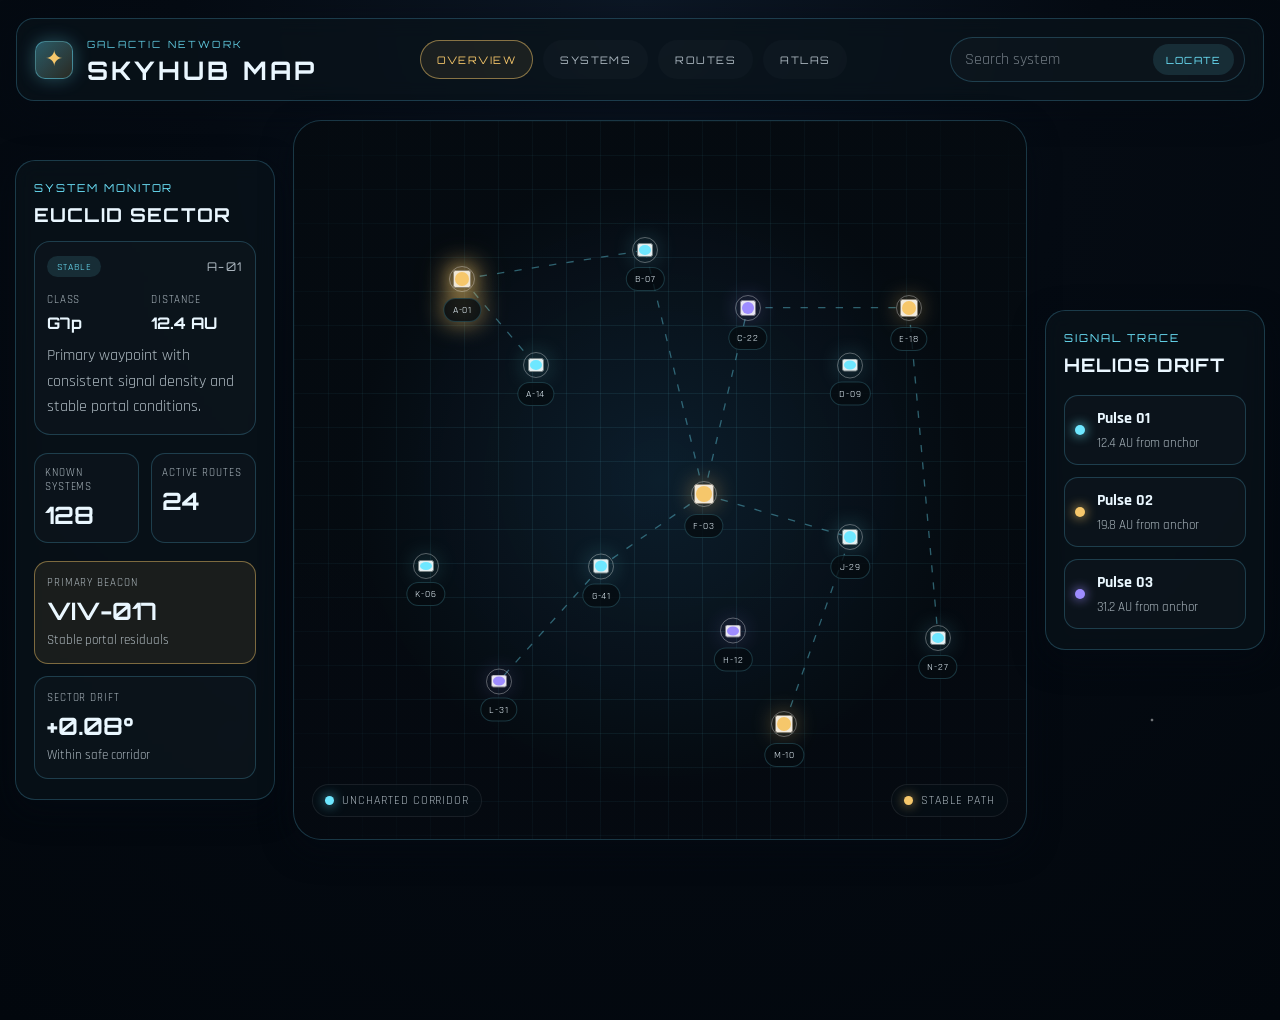
==== index.html @ 9d004704 "Deploy updated galactic map" ====
<!DOCTYPE html>
<html lang="zh-Hant">
  <head>
    <meta charset="UTF-8" />
    <meta name="viewport" content="width=device-width, initial-scale=1.0" />
    <title>Galactic Map</title>
    <meta
      name="description"
      content="Futuristic galaxy map landing page concept inspired by cosmic exploration interfaces."
    />
    <link rel="preconnect" href="https://fonts.googleapis.com" />
    <link rel="preconnect" href="https://fonts.gstatic.com" crossorigin />
    <link
      href="https://fonts.googleapis.com/css2?family=Orbitron:wght@400;500;600;700;800&family=Rajdhani:wght@400;500;600;700&display=swap"
      rel="stylesheet"
    />
    <link rel="stylesheet" href="styles.css" />
  </head>
  <body>
    <div class="stars stars-back"></div>
    <div class="stars stars-front"></div>

    <header class="topbar panel">
      <div class="brand-block">
        <div class="brand-mark">✦</div>
        <div>
          <div class="eyebrow">Galactic Network</div>
          <h1>SkyHub Map</h1>
        </div>
      </div>

      <nav class="toolbar" aria-label="Primary navigation">
        <button class="tool-btn active" type="button" data-mode="overview">Overview</button>
        <button class="tool-btn" type="button" data-mode="systems">Systems</button>
        <button class="tool-btn" type="button" data-mode="routes">Routes</button>
        <button class="tool-btn" type="button" data-mode="atlas">Atlas</button>
      </nav>

      <div class="search-box" role="search">
        <input id="system-search" type="text" placeholder="Search system" aria-label="Search a system" />
        <button id="search-button" type="button">Locate</button>
      </div>
    </header>

    <main class="map-shell" aria-label="Galactic map interface">
      <aside class="info-panel panel">
        <p class="panel-kicker">System Monitor</p>
        <h2 id="sector-name">Euclid Sector</h2>

        <div id="detail-card" class="detail-card">
          <div class="detail-heading">
            <span class="detail-badge" id="system-status">Stable</span>
            <span class="detail-id" id="system-id">A-01</span>
          </div>

          <div class="detail-meta">
            <div>
              <span>Class</span>
              <strong id="system-class">G7p</strong>
            </div>
            <div>
              <span>Distance</span>
              <strong id="system-distance">12.4 AU</strong>
            </div>
          </div>

          <p id="system-description">
            Primary waypoint with consistent signal density and stable portal conditions.
          </p>
        </div>

        <div class="stat-row">
          <div>
            <span>Known Systems</span>
            <strong id="known-systems">128</strong>
          </div>
          <div>
            <span>Active Routes</span>
            <strong id="active-routes">24</strong>
          </div>
        </div>

        <div class="mini-card accent">
          <span class="label">Primary Beacon</span>
          <strong id="primary-beacon">VIV-017</strong>
          <small id="beacon-note">Stable portal residuals</small>
        </div>

        <div class="mini-card">
          <span class="label">Sector Drift</span>
          <strong id="sector-drift">+0.08°</strong>
          <small id="drift-note">Within safe corridor</small>
        </div>
      </aside>

      <section class="map-panel panel" aria-label="Galactic map visualization">
        <div class="map-grid"></div>
        <svg id="route-layer" class="route-layer" viewBox="0 0 100 100" preserveAspectRatio="none" aria-hidden="true"></svg>
        <div id="system-layer" class="system-layer" aria-live="polite"></div>

        <div class="map-overlay map-overlay-left">
          <span class="dot cyan"></span>
          Uncharted corridor
        </div>
        <div class="map-overlay map-overlay-right">
          <span class="dot gold"></span>
          Stable path
        </div>
      </section>

      <aside class="detail-panel panel">
        <p class="panel-kicker">Signal Trace</p>
        <h3>Helios Drift</h3>

        <div class="signal-list">
          <div class="signal-item">
            <span class="signal-dot cyan"></span>
            <div>
              <strong>Pulse 01</strong>
              <small>12.4 AU from anchor</small>
            </div>
          </div>
          <div class="signal-item">
            <span class="signal-dot gold"></span>
            <div>
              <strong>Pulse 02</strong>
              <small>19.8 AU from anchor</small>
            </div>
          </div>
          <div class="signal-item">
            <span class="signal-dot violet"></span>
            <div>
              <strong>Pulse 03</strong>
              <small>31.2 AU from anchor</small>
            </div>
          </div>
        </div>
      </aside>
    </main>

    <script src="script.js"></script>
  </body>
</html>
---- styles.css ----
:root {
 --bg: #02070d;
 --bg-soft: #071521;
 --panel: rgba(10, 20, 29, 0.7);
 --panel-strong: rgba(13, 23, 34, 0.92);
 --line: rgba(103, 214, 255, 0.22);
 --line-soft: rgba(255, 255, 255, 0.08);
 --text: #eaf7ff;
 --text-dim: rgba(234, 247, 255, 0.72);
 --gold: #f6c76b;
 --gold-soft: rgba(246, 199, 107, 0.25);
 --cyan: #6ee7ff;
 --cyan-soft: rgba(110, 231, 255, 0.18);
 --violet: #9e8cff;
 --shadow: rgba(4, 10, 18, 0.7);
}

* {
 box-sizing: border-box;
}

html,
body {
 margin: 0;
 min-height: 100%;
 background: radial-gradient(circle at top, #0c1725 0%, #050b13 38%, #02070d 100%);
 color: var(--text);
 font-family: 'Rajdhani', Arial, sans-serif;
}

body {
 position: relative;
 overflow: hidden;
 min-height: 100vh;
}

button {
 font: inherit;
}

.stars {
 position: fixed;
 inset: 0;
 pointer-events: none;
 z-index: 0;
}

.stars-back {
 background-image:
   radial-gradient(2px 2px at 10% 20%, rgba(255, 255, 255, 0.9), transparent),
   radial-gradient(1.5px 1.5px at 25% 15%, rgba(110, 231, 255, 0.8), transparent),
   radial-gradient(2px 2px at 60% 30%, rgba(255, 255, 255, 0.8), transparent),
   radial-gradient(1.5px 1.5px at 72% 18%, rgba(246, 199, 107, 0.8), transparent),
   radial-gradient(2px 2px at 78% 54%, rgba(255, 255, 255, 0.9), transparent),
   radial-gradient(1.5px 1.5px at 35% 70%, rgba(110, 231, 255, 0.9), transparent),
   radial-gradient(1.8px 1.8px at 90% 80%, rgba(255, 255, 255, 0.8), transparent),
   radial-gradient(2px 2px at 18% 82%, rgba(255, 255, 255, 0.8), transparent);
 opacity: 0.9;
}

.stars-front {
 background-image:
   radial-gradient(1px 1px at 12% 34%, rgba(255, 255, 255, 0.7), transparent),
   radial-gradient(1.2px 1.2px at 46% 45%, rgba(110, 231, 255, 0.7), transparent),
   radial-gradient(1px 1px at 70% 38%, rgba(255, 255, 255, 0.7), transparent),
   radial-gradient(1px 1px at 85% 64%, rgba(255, 255, 255, 0.8), transparent),
   radial-gradient(1.2px 1.2px at 58% 78%, rgba(246, 199, 107, 0.7), transparent),
   radial-gradient(1px 1px at 30% 56%, rgba(255, 255, 255, 0.7), transparent);
 opacity: 0.7;
}

.topbar,
.panel {
 position: relative;
 z-index: 1;
 border: 1px solid var(--line);
 background: rgba(9, 19, 27, 0.7);
 box-shadow: 0 10px 30px var(--shadow);
 backdrop-filter: blur(10px);
}

.topbar {
 position: fixed;
 top: 18px;
 left: 50%;
 transform: translateX(-50%);
 width: min(1260px, calc(100vw - 32px));
 border-radius: 18px;
 padding: 14px 18px;
 display: flex;
 align-items: center;
 justify-content: space-between;
 gap: 20px;
}

.search-box {
 display: flex;
 align-items: center;
 gap: 8px;
 border: 1px solid var(--line);
 border-radius: 999px;
 padding: 0 10px 0 14px;
 background: rgba(255, 255, 255, 0.02);
}

.search-box input {
 width: 180px;
 border: none;
 outline: none;
 background: transparent;
 color: var(--text);
 padding: 0.7rem 0;
 font: inherit;
}

.search-box input::placeholder {
 color: rgba(234, 247, 255, 0.45);
}

.search-box button {
 border: none;
 border-radius: 999px;
 background: rgba(110, 231, 255, 0.12);
 color: var(--cyan);
 padding: 0.6rem 0.8rem;
 font-family: 'Orbitron', sans-serif;
 font-size: 0.62rem;
 letter-spacing: 0.12em;
 text-transform: uppercase;
 cursor: pointer;
}

.brand-block {
 display: flex;
 align-items: center;
 gap: 14px;
}

.brand-mark {
 width: 38px;
 height: 38px;
 display: grid;
 place-items: center;
 border-radius: 10px;
 background: linear-gradient(135deg, rgba(110, 231, 255, 0.35), rgba(246, 199, 107, 0.15));
 border: 1px solid rgba(110, 231, 255, 0.4);
 color: var(--gold);
 font-size: 1.4rem;
 box-shadow: 0 0 18px rgba(110, 231, 255, 0.3);
}

.brand-block h1 {
 margin: 0;
 font-family: 'Orbitron', sans-serif;
 font-size: clamp(1.2rem, 2vw, 1.8rem);
 letter-spacing: 0.12em;
 text-transform: uppercase;
}

.eyebrow {
 display: inline-block;
 color: var(--cyan);
 font-family: 'Orbitron', sans-serif;
 font-size: 0.62rem;
 letter-spacing: 0.22em;
 text-transform: uppercase;
 opacity: 0.85;
}

.toolbar {
 display: flex;
 align-items: center;
 gap: 10px;
 flex-wrap: wrap;
}

.tool-btn {
 appearance: none;
 border: 1px solid transparent;
 background: rgba(255, 255, 255, 0.02);
 color: var(--text-dim);
 border-radius: 999px;
 padding: 0.7rem 1rem;
 cursor: pointer;
 font-family: 'Orbitron', sans-serif;
 font-size: 0.65rem;
 letter-spacing: 0.14em;
 text-transform: uppercase;
 transition: border-color 0.2s ease, color 0.2s ease, background 0.2s ease;
}

.tool-btn.active,
.tool-btn:hover {
 color: var(--gold);
 border-color: rgba(246, 199, 107, 0.5);
 background: rgba(246, 199, 107, 0.08);
}

.map-shell {
 position: relative;
 z-index: 1;
 width: min(1260px, calc(100vw - 30px));
 margin: 120px auto 50px;
 min-height: calc(100vh - 180px);
 display: grid;
 grid-template-columns: 260px 1fr 220px;
 gap: 18px;
}

.info-panel,
.detail-panel {
 border-radius: 20px;
 padding: 20px 18px;
 align-self: center;
}

.detail-card {
 border: 1px solid var(--line);
 background: rgba(255, 255, 255, 0.02);
 padding: 14px 12px;
 border-radius: 16px;
 margin: 14px 0 18px;
}

.detail-heading {
 display: flex;
 align-items: center;
 justify-content: space-between;
 gap: 8px;
}

.detail-badge {
 display: inline-flex;
 align-items: center;
 border-radius: 999px;
 background: rgba(110, 231, 255, 0.12);
 color: var(--cyan);
 padding: 0.28rem 0.6rem;
 font-size: 0.62rem;
 letter-spacing: 0.08em;
 text-transform: uppercase;
}

.detail-id {
 color: var(--text-dim);
 font-family: 'Orbitron', sans-serif;
 font-size: 0.75rem;
 letter-spacing: 0.1em;
}

.detail-meta {
 display: grid;
 grid-template-columns: repeat(2, minmax(0, 1fr));
 gap: 12px;
 margin: 16px 0 10px;
}

.detail-meta span {
 display: block;
 color: var(--text-dim);
 font-size: 0.66rem;
 letter-spacing: 0.08em;
 text-transform: uppercase;
}

.detail-meta strong {
 display: block;
 margin-top: 6px;
 font-family: 'Orbitron', sans-serif;
}

#system-description {
 margin: 0;
 color: var(--text-dim);
 line-height: 1.6;
}

.panel-kicker {
 margin: 0 0 8px;
 color: var(--cyan);
 font-family: 'Orbitron', sans-serif;
 font-size: 0.68rem;
 letter-spacing: 0.18em;
 text-transform: uppercase;
}

.info-panel h2,
.detail-panel h3 {
 margin: 0 0 14px;
 font-family: 'Orbitron', sans-serif;
 letter-spacing: 0.06em;
 text-transform: uppercase;
}

.info-panel h2 {
 font-size: 1.2rem;
}

.stat-row {
 display: grid;
 grid-template-columns: repeat(2, minmax(0, 1fr));
 gap: 12px;
 margin: 18px 0;
}

.stat-row div,
.mini-card,
.signal-item {
 border: 1px solid var(--line);
 background: rgba(255, 255, 255, 0.02);
 border-radius: 14px;
}

.stat-row div {
 padding: 12px 10px;
}

.stat-row span,
.label {
 display: block;
 font-size: 0.7rem;
 letter-spacing: 0.08em;
 color: var(--text-dim);
 text-transform: uppercase;
}

.stat-row strong,
.mini-card strong {
 display: block;
 margin-top: 6px;
 font-size: 1.5rem;
 font-family: 'Orbitron', sans-serif;
}

.mini-card {
 padding: 14px 12px;
 margin-top: 12px;
}

.mini-card.accent {
 border-color: rgba(246, 199, 107, 0.45);
 background: rgba(246, 199, 107, 0.08);
}

.mini-card small,
.signal-item small {
 display: block;
 margin-top: 6px;
 color: var(--text-dim);
}

.map-panel {
 position: relative;
 border-radius: 28px;
 min-height: 700px;
 overflow: hidden;
 background:
   radial-gradient(circle at center, rgba(13, 34, 50, 0.8), rgba(5, 10, 16, 0.96) 60%),
   linear-gradient(180deg, rgba(9, 19, 27, 0.9), rgba(4, 10, 16, 1));
}

.map-grid {
 position: absolute;
 inset: 0;
 background-image:
   linear-gradient(rgba(110, 231, 255, 0.08) 1px, transparent 1px),
   linear-gradient(90deg, rgba(110, 231, 255, 0.08) 1px, transparent 1px);
 background-size: 34px 34px;
 mask-image: radial-gradient(circle at center, black 40%, transparent 100%);
}

.system-layer {
 position: absolute;
 inset: 0;
}

.route-layer {
 position: absolute;
 inset: 0;
 width: 100%;
 height: 100%;
 z-index: 1;
 pointer-events: none;
}

.route-line {
 stroke: rgba(110, 231, 255, 0.38);
 stroke-width: 0.18;
 stroke-dasharray: 1 1.4;
 fill: none;
}

.system-node {
 position: absolute;
 display: grid;
 place-items: center;
 transform: translate(-50%, -50%);
 animation: pulse 3.5s ease-in-out infinite;
 z-index: 2;
 cursor: pointer;
}

.system-node::before {
 content: "";
 position: absolute;
 width: 100%;
 height: 100%;
 border-radius: 50%;
 background: var(--node-color, var(--cyan));
 box-shadow: 0 0 23px var(--node-color, var(--cyan));
}

.system-node::after {
 content: "";
 position: absolute;
 width: 24px;
 height: 24px;
 border-radius: 50%;
 border: 1px solid rgba(255, 255, 255, 0.7);
 opacity: 0.45;
}

.system-node .label {
 position: absolute;
 top: calc(100% + 12px);
 left: 50%;
 transform: translateX(-50%);
 background: rgba(6, 12, 17, 0.8);
 border: 1px solid rgba(110, 231, 255, 0.2);
 color: var(--text);
 padding: 4px 8px;
 border-radius: 999px;
 font-size: 0.65rem;
 letter-spacing: 0.08em;
 white-space: nowrap;
}

.system-node.primary {
 --node-color: var(--gold);
}

.system-node.secondary {
 --node-color: var(--cyan);
}

.system-node.tertiary {
 --node-color: var(--violet);
}

.system-node.selected {
 filter: drop-shadow(0 0 12px rgba(246, 199, 107, 0.85));
}

.system-node.selected::before {
 box-shadow: 0 0 30px rgba(246, 199, 107, 0.9), 0 0 18px rgba(246, 199, 107, 0.7);
}

.map-overlay {
 position: absolute;
 bottom: 22px;
 display: flex;
 align-items: center;
 gap: 8px;
 padding: 8px 12px;
 border-radius: 999px;
 background: rgba(7, 15, 22, 0.7);
 border: 1px solid var(--line-soft);
 color: var(--text-dim);
 font-size: 0.75rem;
 letter-spacing: 0.08em;
 text-transform: uppercase;
}

.map-overlay-left {
 left: 18px;
}

.map-overlay-right {
 right: 18px;
}

.dot {
 width: 9px;
 height: 9px;
 display: inline-block;
 border-radius: 50%;
}

.dot.cyan {
 background: var(--cyan);
 box-shadow: 0 0 12px rgba(110, 231, 255, 0.8);
}

.dot.gold {
 background: var(--gold);
 box-shadow: 0 0 12px rgba(246, 199, 107, 0.8);
}

.signal-list {
 margin-top: 18px;
 display: grid;
 gap: 12px;
}

.signal-item {
 display: flex;
 align-items: center;
 gap: 12px;
 padding: 12px 10px;
}

.signal-dot {
 width: 10px;
 height: 10px;
 border-radius: 50%;
 display: inline-block;
 box-shadow: 0 0 12px currentColor;
}

.signal-dot.cyan {
 background: var(--cyan);
 color: var(--cyan);
}

.signal-dot.gold {
 background: var(--gold);
 color: var(--gold);
}

.signal-dot.violet {
 background: var(--violet);
 color: var(--violet);
}

@keyframes pulse {
 0%,
 100% {
   transform: translate(-50%, -50%) scale(0.97);
   opacity: 0.8;
 }
 50% {
   transform: translate(-50%, -50%) scale(1.12);
   opacity: 1;
 }
}

@media (max-width: 980px) {
 .map-shell {
   grid-template-columns: 1fr;
   margin-top: 110px;
 }

 .info-panel,
 .detail-panel {
   order: 1;
 }

 .map-panel {
   order: 0;
   min-height: 520px;
 }
}

@media (max-width: 640px) {
 .topbar {
   padding: 12px 14px;
 }

 .toolbar {
   display: none;
 }

 .brand-block h1 {
   letter-spacing: 0.08em;
 }

 .map-shell {
   width: min(100vw - 20px, 1260px);
   margin-top: 100px;
 }

 .map-panel {
   min-height: 420px;
 }
}
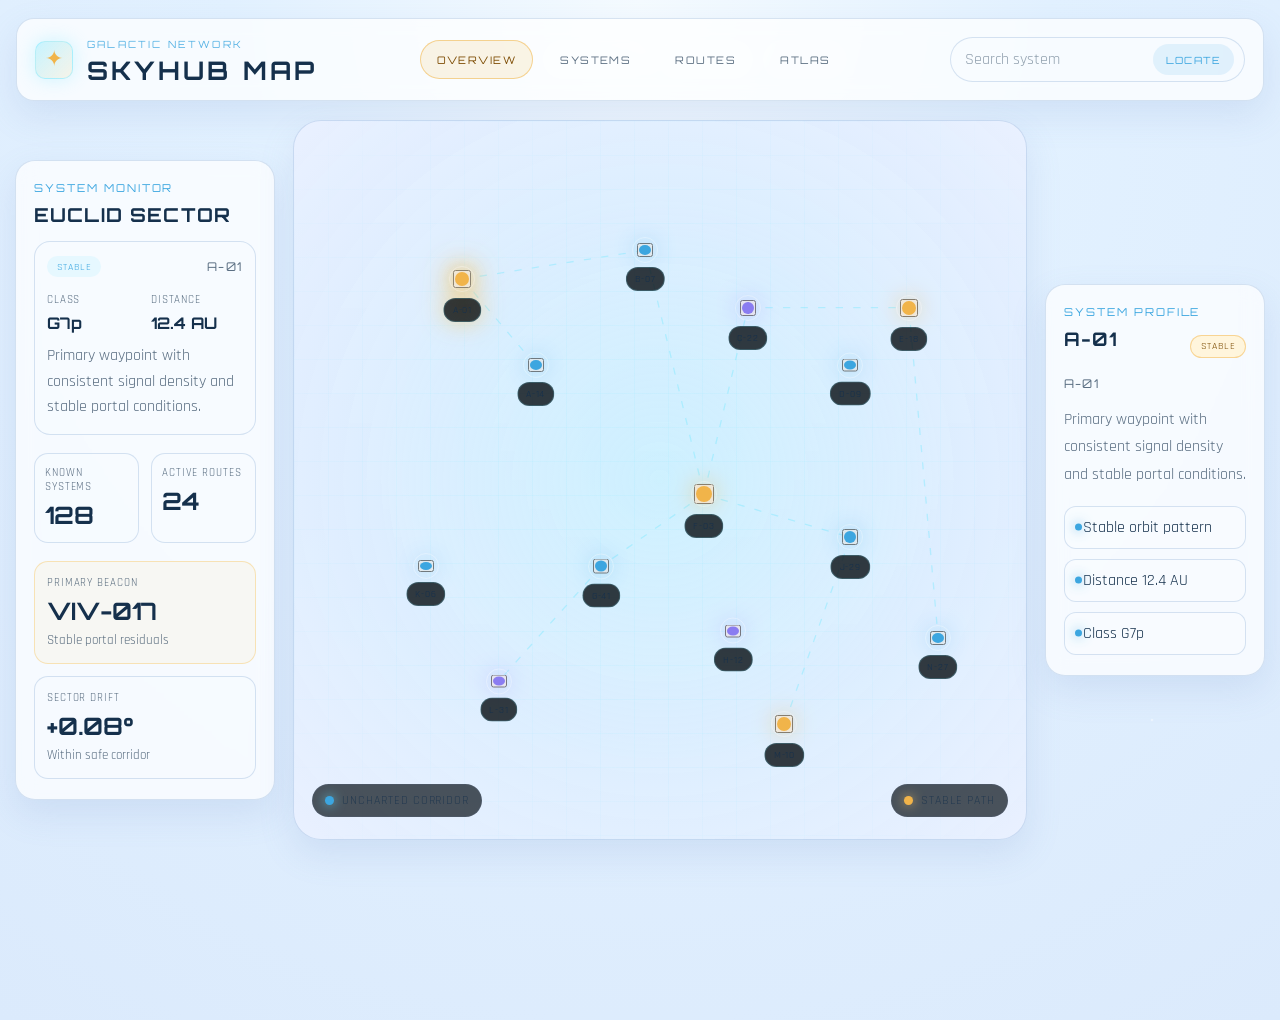
==== commit b6e39a3f: "Improve map detail interactions and brighten theme Co-authored-by: Copilot <223556219+Copilot@users." ====
--- a/index.html
+++ b/index.html
@@ -109,32 +109,25 @@
       </section>
 
       <aside class="detail-panel panel">
-        <p class="panel-kicker">Signal Trace</p>
-        <h3>Helios Drift</h3>
+        <p class="panel-kicker">System profile</p>
+        <div class="profile-header">
+          <h3 id="detail-system-name">Helios Drift</h3>
+          <span class="detail-badge light" id="detail-system-status">Stable</span>
+        </div>
 
-        <div class="signal-list">
-          <div class="signal-item">
-            <span class="signal-dot cyan"></span>
-            <div>
-              <strong>Pulse 01</strong>
-              <small>12.4 AU from anchor</small>
-            </div>
-          </div>
-          <div class="signal-item">
-            <span class="signal-dot gold"></span>
-            <div>
-              <strong>Pulse 02</strong>
-              <small>19.8 AU from anchor</small>
-            </div>
-          </div>
-          <div class="signal-item">
-            <span class="signal-dot violet"></span>
-            <div>
-              <strong>Pulse 03</strong>
-              <small>31.2 AU from anchor</small>
-            </div>
-          </div>
+        <div class="profile-id-row">
+          <span class="detail-id" id="detail-system-id">A-01</span>
         </div>
+
+        <p id="detail-system-summary" class="system-summary">
+          A luminous gateway of trade routes, calm atmospheres, and clear launch windows.
+        </p>
+
+        <ul id="detail-system-traits" class="trait-list" aria-live="polite">
+          <li>High signal clarity</li>
+          <li>Stable orbital flow</li>
+          <li>Low hazard risk</li>
+        </ul>
       </aside>
     </main>
 
--- a/styles.css
+++ b/styles.css
@@ -1,18 +1,18 @@
 :root {
- --bg: #02070d;
- --bg-soft: #071521;
- --panel: rgba(10, 20, 29, 0.7);
- --panel-strong: rgba(13, 23, 34, 0.92);
- --line: rgba(103, 214, 255, 0.22);
- --line-soft: rgba(255, 255, 255, 0.08);
- --text: #eaf7ff;
- --text-dim: rgba(234, 247, 255, 0.72);
- --gold: #f6c76b;
- --gold-soft: rgba(246, 199, 107, 0.25);
- --cyan: #6ee7ff;
- --cyan-soft: rgba(110, 231, 255, 0.18);
- --violet: #9e8cff;
- --shadow: rgba(4, 10, 18, 0.7);
+ --bg: #edf8ff;
+ --bg-soft: #f2fbff;
+ --panel: rgba(250, 252, 255, 0.78);
+ --panel-strong: rgba(255, 255, 255, 0.9);
+ --line: rgba(81, 133, 191, 0.22);
+ --line-soft: rgba(98, 127, 172, 0.12);
+ --text: #15304c;
+ --text-dim: rgba(21, 48, 76, 0.7);
+ --gold: #f1b44a;
+ --gold-soft: rgba(241, 180, 74, 0.18);
+ --cyan: #3ca6e0;
+ --cyan-soft: rgba(60, 166, 224, 0.12);
+ --violet: #8a7cf1;
+ --shadow: rgba(110, 146, 196, 0.16);
 }
 
 * {
@@ -23,7 +23,7 @@
 body {
  margin: 0;
  min-height: 100%;
- background: radial-gradient(circle at top, #0c1725 0%, #050b13 38%, #02070d 100%);
+ background: radial-gradient(circle at top, #f5fbff 0%, #e2f1ff 34%, #dbeafc 100%);
  color: var(--text);
  font-family: 'Rajdhani', Arial, sans-serif;
 }
@@ -74,8 +74,8 @@
  position: relative;
  z-index: 1;
  border: 1px solid var(--line);
- background: rgba(9, 19, 27, 0.7);
- box-shadow: 0 10px 30px var(--shadow);
+ background: rgba(255, 255, 255, 0.72);
+ box-shadow: 0 14px 35px var(--shadow);
  backdrop-filter: blur(10px);
 }
 
@@ -114,13 +114,13 @@
 }
 
 .search-box input::placeholder {
- color: rgba(234, 247, 255, 0.45);
+ color: rgba(21, 48, 76, 0.45);
 }
 
 .search-box button {
  border: none;
  border-radius: 999px;
- background: rgba(110, 231, 255, 0.12);
+ background: rgba(60, 166, 224, 0.12);
  color: var(--cyan);
  padding: 0.6rem 0.8rem;
  font-family: 'Orbitron', sans-serif;
@@ -177,7 +177,7 @@
 .tool-btn {
  appearance: none;
  border: 1px solid transparent;
- background: rgba(255, 255, 255, 0.02);
+ background: rgba(255, 255, 255, 0.18);
  color: var(--text-dim);
  border-radius: 999px;
  padding: 0.7rem 1rem;
@@ -191,9 +191,9 @@
 
 .tool-btn.active,
 .tool-btn:hover {
- color: var(--gold);
- border-color: rgba(246, 199, 107, 0.5);
- background: rgba(246, 199, 107, 0.08);
+ color: #7b4a00;
+ border-color: rgba(241, 180, 74, 0.55);
+ background: rgba(241, 180, 74, 0.14);
 }
 
 .map-shell {
@@ -355,8 +355,8 @@
  min-height: 700px;
  overflow: hidden;
  background:
-   radial-gradient(circle at center, rgba(13, 34, 50, 0.8), rgba(5, 10, 16, 0.96) 60%),
-   linear-gradient(180deg, rgba(9, 19, 27, 0.9), rgba(4, 10, 16, 1));
+   radial-gradient(circle at center, rgba(197, 239, 255, 0.8), rgba(221, 238, 255, 0.96) 55%, rgba(233, 240, 255, 1) 100%),
+   linear-gradient(180deg, rgba(228, 241, 255, 0.9), rgba(248, 250, 255, 1));
 }
 
 .map-grid {
@@ -496,6 +496,59 @@
  box-shadow: 0 0 12px rgba(246, 199, 107, 0.8);
 }
 
+.profile-header {
+ display: flex;
+ align-items: center;
+ justify-content: space-between;
+ gap: 10px;
+}
+
+.profile-id-row {
+ margin: 8px 0 12px;
+}
+
+.system-summary {
+ margin: 0 0 18px;
+ color: var(--text-dim);
+ line-height: 1.7;
+}
+
+.trait-list {
+ list-style: none;
+ margin: 0;
+ padding: 0;
+ display: grid;
+ gap: 10px;
+}
+
+.trait-list li {
+ position: relative;
+ padding: 10px 12px 10px 18px;
+ border: 1px solid var(--line);
+ border-radius: 12px;
+ background: rgba(255, 255, 255, 0.22);
+ color: var(--text);
+}
+
+.trait-list li::before {
+ content: "";
+ position: absolute;
+ left: 10px;
+ top: 50%;
+ width: 7px;
+ height: 7px;
+ border-radius: 50%;
+ background: var(--cyan);
+ box-shadow: 0 0 12px rgba(60, 166, 224, 0.8);
+ transform: translateY(-50%);
+}
+
+.detail-badge.light {
+ background: rgba(255, 244, 217, 0.9);
+ color: #7a4a00;
+ border: 1px solid rgba(241, 180, 74, 0.5);
+}
+
 .signal-list {
  margin-top: 18px;
  display: grid;
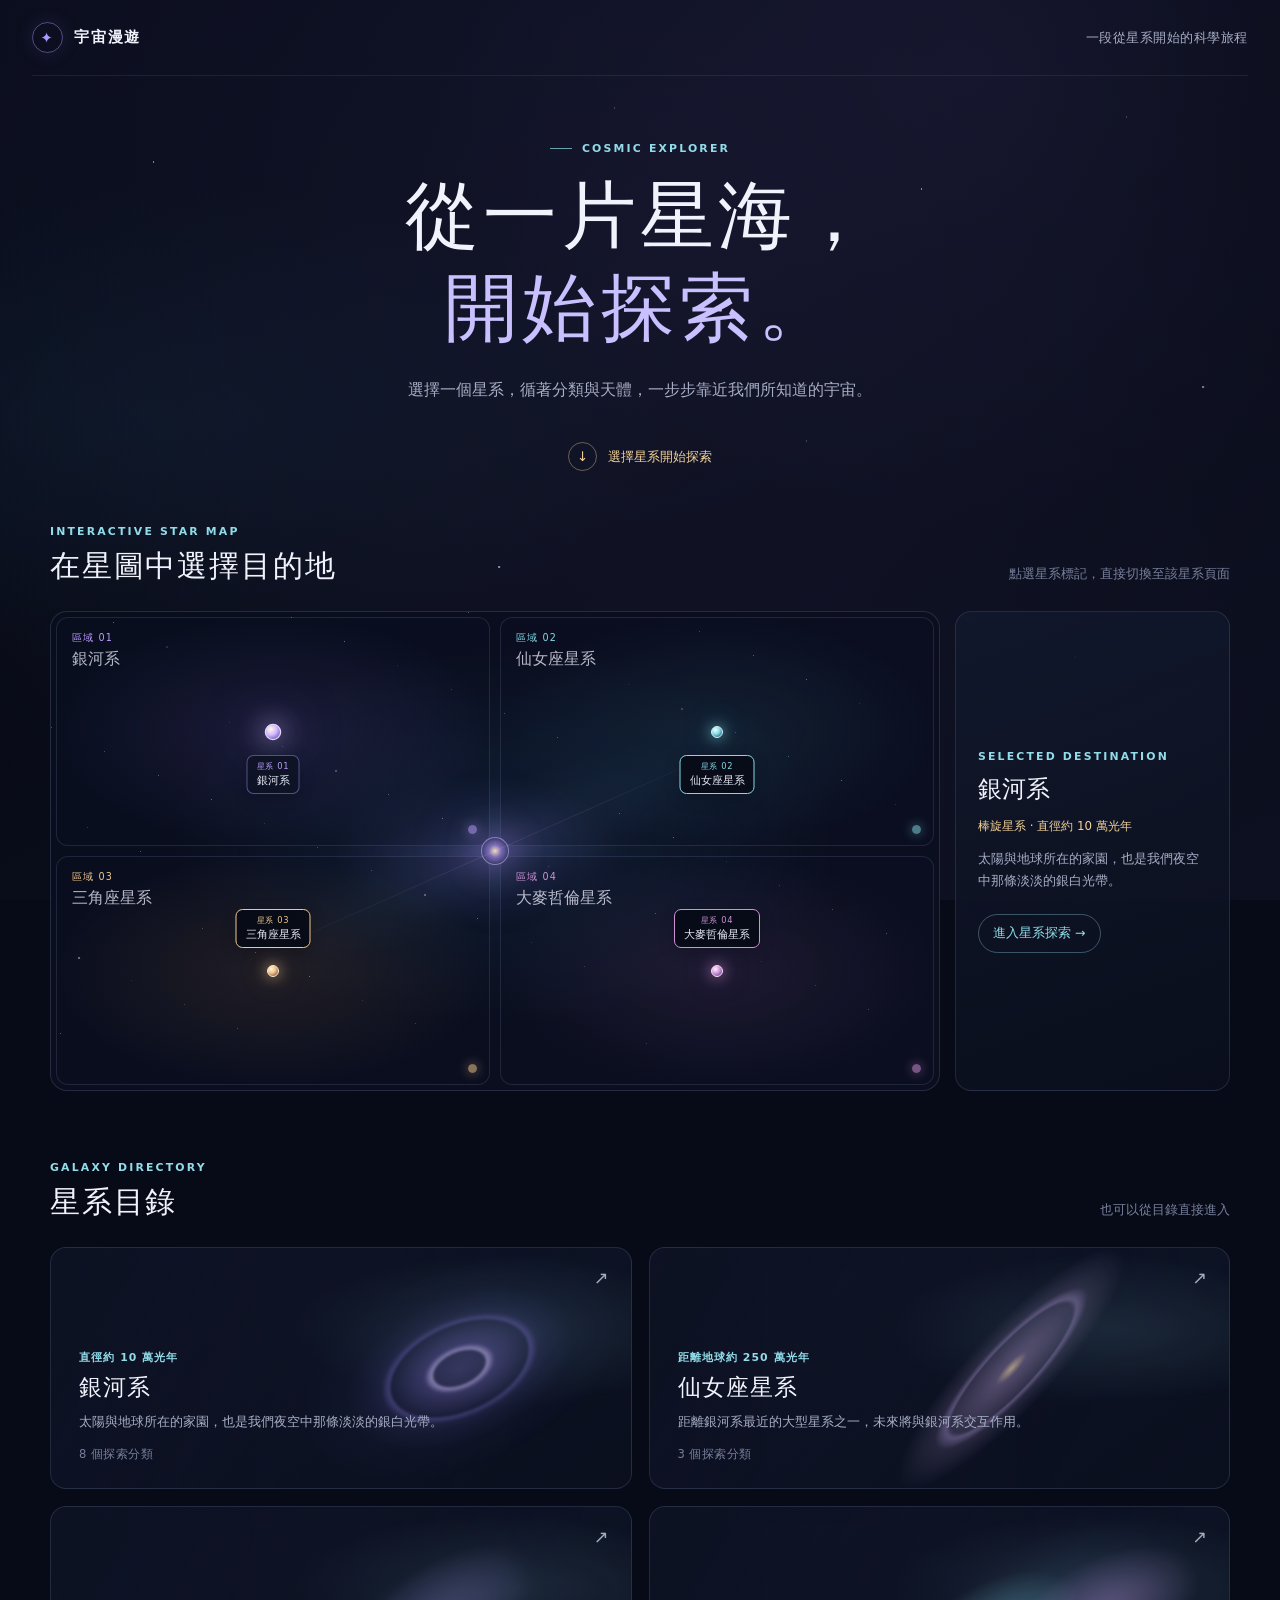
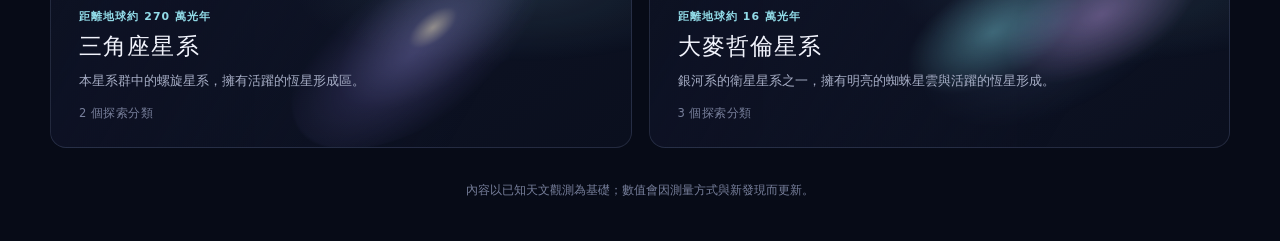
==== commit ac1b4823: "Deploy cosmic exploration education site Co-authored-by: Copilot <223556219+Copilot@users.noreply.gi" ====
--- a/index.html
+++ b/index.html
@@ -1,136 +1,78 @@
-<!DOCTYPE html>
+<!doctype html>
 <html lang="zh-Hant">
   <head>
     <meta charset="UTF-8" />
-    <meta name="viewport" content="width=device-width, initial-scale=1.0" />
-    <title>Galactic Map</title>
+    <meta name="viewport" content="width=device-width, initial-scale=1" />
     <meta
       name="description"
-      content="Futuristic galaxy map landing page concept inspired by cosmic exploration interfaces."
+      content="從星系、天體分類到行星，一起用可靠的科學資料探索宇宙。"
     />
-    <link rel="preconnect" href="https://fonts.googleapis.com" />
-    <link rel="preconnect" href="https://fonts.gstatic.com" crossorigin />
-    <link
-      href="https://fonts.googleapis.com/css2?family=Orbitron:wght@400;500;600;700;800&family=Rajdhani:wght@400;500;600;700&display=swap"
-      rel="stylesheet"
-    />
+    <meta name="theme-color" content="#070b17" />
+    <title>宇宙漫遊 — 從這裡開始探索</title>
     <link rel="stylesheet" href="styles.css" />
+    <script type="module" src="script.js"></script>
   </head>
   <body>
-    <div class="stars stars-back"></div>
-    <div class="stars stars-front"></div>
+    <div class="space-backdrop" aria-hidden="true">
+      <div class="space-glow"></div>
+      <div class="space-stars"></div>
+    </div>
 
-    <header class="topbar panel">
-      <div class="brand-block">
-        <div class="brand-mark">✦</div>
-        <div>
-          <div class="eyebrow">Galactic Network</div>
-          <h1>SkyHub Map</h1>
-        </div>
-      </div>
-
-      <nav class="toolbar" aria-label="Primary navigation">
-        <button class="tool-btn active" type="button" data-mode="overview">Overview</button>
-        <button class="tool-btn" type="button" data-mode="systems">Systems</button>
-        <button class="tool-btn" type="button" data-mode="routes">Routes</button>
-        <button class="tool-btn" type="button" data-mode="atlas">Atlas</button>
-      </nav>
-
-      <div class="search-box" role="search">
-        <input id="system-search" type="text" placeholder="Search system" aria-label="Search a system" />
-        <button id="search-button" type="button">Locate</button>
-      </div>
+    <header class="site-header">
+      <a class="brand" href="index.html" aria-label="宇宙漫遊首頁">
+        <span class="brand-mark" aria-hidden="true">✦</span>
+        <span>宇宙漫遊</span>
+      </a>
+      <span class="header-note">一段從星系開始的科學旅程</span>
     </header>
 
-    <main class="map-shell" aria-label="Galactic map interface">
-      <aside class="info-panel panel">
-        <p class="panel-kicker">System Monitor</p>
-        <h2 id="sector-name">Euclid Sector</h2>
+    <main class="home-main">
+      <section class="home-hero" aria-labelledby="home-title">
+        <p class="eyebrow"><span class="eyebrow-line"></span> COSMIC EXPLORER</p>
+        <h1 id="home-title">從一片星海，<span>開始探索。</span></h1>
+        <p class="hero-copy">
+          選擇一個星系，循著分類與天體，一步步靠近我們所知道的宇宙。
+        </p>
+        <a class="start-cue" href="#galaxy-grid">
+          <span class="start-cue-icon" aria-hidden="true">↓</span>
+          <span>選擇星系開始探索</span>
+        </a>
+      </section>
 
-        <div id="detail-card" class="detail-card">
-          <div class="detail-heading">
-            <span class="detail-badge" id="system-status">Stable</span>
-            <span class="detail-id" id="system-id">A-01</span>
+      <section class="map-section" aria-labelledby="universe-map-heading">
+        <div class="section-heading">
+          <div>
+            <p class="eyebrow">INTERACTIVE STAR MAP</p>
+            <h2 id="universe-map-heading">在星圖中選擇目的地</h2>
           </div>
-
-          <div class="detail-meta">
-            <div>
-              <span>Class</span>
-              <strong id="system-class">G7p</strong>
-            </div>
-            <div>
-              <span>Distance</span>
-              <strong id="system-distance">12.4 AU</strong>
-            </div>
-          </div>
-
-          <p id="system-description">
-            Primary waypoint with consistent signal density and stable portal conditions.
-          </p>
+          <p class="section-hint">點選星系標記，直接切換至該星系頁面</p>
         </div>
-
-        <div class="stat-row">
-          <div>
-            <span>Known Systems</span>
-            <strong id="known-systems">128</strong>
-          </div>
-          <div>
-            <span>Active Routes</span>
-            <strong id="active-routes">24</strong>
-          </div>
-        </div>
-
-        <div class="mini-card accent">
-          <span class="label">Primary Beacon</span>
-          <strong id="primary-beacon">VIV-017</strong>
-          <small id="beacon-note">Stable portal residuals</small>
-        </div>
-
-        <div class="mini-card">
-          <span class="label">Sector Drift</span>
-          <strong id="sector-drift">+0.08°</strong>
-          <small id="drift-note">Within safe corridor</small>
-        </div>
-      </aside>
-
-      <section class="map-panel panel" aria-label="Galactic map visualization">
-        <div class="map-grid"></div>
-        <svg id="route-layer" class="route-layer" viewBox="0 0 100 100" preserveAspectRatio="none" aria-hidden="true"></svg>
-        <div id="system-layer" class="system-layer" aria-live="polite"></div>
-
-        <div class="map-overlay map-overlay-left">
-          <span class="dot cyan"></span>
-          Uncharted corridor
-        </div>
-        <div class="map-overlay map-overlay-right">
-          <span class="dot gold"></span>
-          Stable path
+        <div class="map-layout">
+          <div id="universe-map" class="map-host" aria-label="可互動星系星圖"></div>
+          <aside id="galaxy-focus" class="map-focus" aria-live="polite">
+            <p class="eyebrow">DESTINATION PREVIEW</p>
+            <h3>預覽星系</h3>
+            <p>點選星系標記即可進入該星系的探索頁面。</p>
+          </aside>
         </div>
       </section>
 
-      <aside class="detail-panel panel">
-        <p class="panel-kicker">System profile</p>
-        <div class="profile-header">
-          <h3 id="detail-system-name">Helios Drift</h3>
-          <span class="detail-badge light" id="detail-system-status">Stable</span>
+      <section class="galaxy-section" id="galaxy-grid" aria-labelledby="galaxy-heading">
+        <div class="section-heading">
+          <div>
+            <p class="eyebrow">GALAXY DIRECTORY</p>
+            <h2 id="galaxy-heading">星系目錄</h2>
+          </div>
+          <p class="section-hint">也可以從目錄直接進入</p>
         </div>
+        <div id="galaxy-cards" class="galaxy-grid" aria-live="polite">
+          <p class="loading-message">正在整理星圖…</p>
+        </div>
+      </section>
 
-        <div class="profile-id-row">
-          <span class="detail-id" id="detail-system-id">A-01</span>
-        </div>
-
-        <p id="detail-system-summary" class="system-summary">
-          A luminous gateway of trade routes, calm atmospheres, and clear launch windows.
-        </p>
-
-        <ul id="detail-system-traits" class="trait-list" aria-live="polite">
-          <li>High signal clarity</li>
-          <li>Stable orbital flow</li>
-          <li>Low hazard risk</li>
-        </ul>
-      </aside>
+      <p class="home-footnote">
+        內容以已知天文觀測為基礎；數值會因測量方式與新發現而更新。
+      </p>
     </main>
-
-    <script src="script.js"></script>
   </body>
 </html>
--- a/styles.css
+++ b/styles.css
@@ -1,638 +1,1830 @@
 :root {
- --bg: #edf8ff;
- --bg-soft: #f2fbff;
- --panel: rgba(250, 252, 255, 0.78);
- --panel-strong: rgba(255, 255, 255, 0.9);
- --line: rgba(81, 133, 191, 0.22);
- --line-soft: rgba(98, 127, 172, 0.12);
- --text: #15304c;
- --text-dim: rgba(21, 48, 76, 0.7);
- --gold: #f1b44a;
- --gold-soft: rgba(241, 180, 74, 0.18);
- --cyan: #3ca6e0;
- --cyan-soft: rgba(60, 166, 224, 0.12);
- --violet: #8a7cf1;
- --shadow: rgba(110, 146, 196, 0.16);
+  color-scheme: dark;
+  --space: #070b17;
+  --surface: rgba(15, 21, 39, 0.82);
+  --surface-raised: rgba(19, 28, 49, 0.91);
+  --border: rgba(178, 193, 239, 0.14);
+  --text: #f1f3fc;
+  --muted: #a7aec6;
+  --soft: #777f9b;
+  --violet: #a99aff;
+  --cyan: #92dce9;
+  --gold: #f2d29a;
+  --serif: Georgia, "Noto Serif TC", "Songti TC", serif;
+  --sans: "Noto Sans TC", "Microsoft JhengHei", system-ui, sans-serif;
 }
 
 * {
- box-sizing: border-box;
-}
-
-html,
+  box-sizing: border-box;
+}
+
+html {
+  min-width: 320px;
+  scroll-behavior: smooth;
+}
+
 body {
- margin: 0;
- min-height: 100%;
- background: radial-gradient(circle at top, #f5fbff 0%, #e2f1ff 34%, #dbeafc 100%);
- color: var(--text);
- font-family: 'Rajdhani', Arial, sans-serif;
-}
-
-body {
- position: relative;
- overflow: hidden;
- min-height: 100vh;
-}
-
-button {
- font: inherit;
-}
-
-.stars {
- position: fixed;
- inset: 0;
- pointer-events: none;
- z-index: 0;
-}
-
-.stars-back {
- background-image:
-   radial-gradient(2px 2px at 10% 20%, rgba(255, 255, 255, 0.9), transparent),
-   radial-gradient(1.5px 1.5px at 25% 15%, rgba(110, 231, 255, 0.8), transparent),
-   radial-gradient(2px 2px at 60% 30%, rgba(255, 255, 255, 0.8), transparent),
-   radial-gradient(1.5px 1.5px at 72% 18%, rgba(246, 199, 107, 0.8), transparent),
-   radial-gradient(2px 2px at 78% 54%, rgba(255, 255, 255, 0.9), transparent),
-   radial-gradient(1.5px 1.5px at 35% 70%, rgba(110, 231, 255, 0.9), transparent),
-   radial-gradient(1.8px 1.8px at 90% 80%, rgba(255, 255, 255, 0.8), transparent),
-   radial-gradient(2px 2px at 18% 82%, rgba(255, 255, 255, 0.8), transparent);
- opacity: 0.9;
-}
-
-.stars-front {
- background-image:
-   radial-gradient(1px 1px at 12% 34%, rgba(255, 255, 255, 0.7), transparent),
-   radial-gradient(1.2px 1.2px at 46% 45%, rgba(110, 231, 255, 0.7), transparent),
-   radial-gradient(1px 1px at 70% 38%, rgba(255, 255, 255, 0.7), transparent),
-   radial-gradient(1px 1px at 85% 64%, rgba(255, 255, 255, 0.8), transparent),
-   radial-gradient(1.2px 1.2px at 58% 78%, rgba(246, 199, 107, 0.7), transparent),
-   radial-gradient(1px 1px at 30% 56%, rgba(255, 255, 255, 0.7), transparent);
- opacity: 0.7;
-}
-
-.topbar,
-.panel {
- position: relative;
- z-index: 1;
- border: 1px solid var(--line);
- background: rgba(255, 255, 255, 0.72);
- box-shadow: 0 14px 35px var(--shadow);
- backdrop-filter: blur(10px);
-}
-
-.topbar {
- position: fixed;
- top: 18px;
- left: 50%;
- transform: translateX(-50%);
- width: min(1260px, calc(100vw - 32px));
- border-radius: 18px;
- padding: 14px 18px;
- display: flex;
- align-items: center;
- justify-content: space-between;
- gap: 20px;
-}
-
-.search-box {
- display: flex;
- align-items: center;
- gap: 8px;
- border: 1px solid var(--line);
- border-radius: 999px;
- padding: 0 10px 0 14px;
- background: rgba(255, 255, 255, 0.02);
-}
-
-.search-box input {
- width: 180px;
- border: none;
- outline: none;
- background: transparent;
- color: var(--text);
- padding: 0.7rem 0;
- font: inherit;
-}
-
-.search-box input::placeholder {
- color: rgba(21, 48, 76, 0.45);
-}
-
-.search-box button {
- border: none;
- border-radius: 999px;
- background: rgba(60, 166, 224, 0.12);
- color: var(--cyan);
- padding: 0.6rem 0.8rem;
- font-family: 'Orbitron', sans-serif;
- font-size: 0.62rem;
- letter-spacing: 0.12em;
- text-transform: uppercase;
- cursor: pointer;
-}
-
-.brand-block {
- display: flex;
- align-items: center;
- gap: 14px;
+  min-height: 100vh;
+  margin: 0;
+  overflow-x: hidden;
+  background: var(--space);
+  color: var(--text);
+  font-family: var(--sans);
+  -webkit-font-smoothing: antialiased;
+}
+
+button,
+a {
+  font: inherit;
+}
+
+a {
+  color: inherit;
+}
+
+a:focus-visible {
+  outline: 2px solid var(--cyan);
+  outline-offset: 4px;
+}
+
+.space-backdrop {
+  position: fixed;
+  z-index: -1;
+  inset: 0;
+  overflow: hidden;
+  pointer-events: none;
+  background:
+    radial-gradient(ellipse at 76% 7%, rgba(56, 48, 101, 0.19), transparent 34rem),
+    radial-gradient(ellipse at 10% 47%, rgba(27, 79, 105, 0.14), transparent 36rem),
+    linear-gradient(155deg, #090d1c 0%, #080b17 48%, #0c1020 100%);
+  background-repeat: no-repeat;
+  background-size: 100% 100%, 100% 100%, 100% 100%;
+}
+
+.space-glow {
+  position: absolute;
+  top: -34rem;
+  left: 50%;
+  width: min(105rem, 130vw);
+  aspect-ratio: 1;
+  transform: translateX(-50%);
+  border-radius: 50%;
+  background: radial-gradient(ellipse, rgba(89, 80, 153, 0.13), transparent 68%);
+}
+
+.space-stars,
+.space-stars::before,
+.space-stars::after {
+  position: absolute;
+  inset: 0;
+  content: "";
+  pointer-events: none;
+}
+
+.space-stars {
+  opacity: 0.55;
+  background-image:
+    radial-gradient(1px 1px at 12% 18%, #dce8ff 55%, transparent),
+    radial-gradient(1px 1px at 72% 21%, #dce8ff 55%, transparent),
+    radial-gradient(1.5px 1.5px at 39% 63%, #dce8ff 55%, transparent),
+    radial-gradient(1px 1px at 84% 73%, #dce8ff 55%, transparent),
+    radial-gradient(1px 1px at 28% 87%, #dce8ff 55%, transparent),
+    radial-gradient(1.5px 1.5px at 94% 43%, #c3ccff 55%, transparent);
+}
+
+.space-stars::before {
+  opacity: 0.4;
+  background-image:
+    radial-gradient(1px 1px at 18% 72%, #dce8ff 55%, transparent),
+    radial-gradient(1px 1px at 63% 49%, #dce8ff 55%, transparent),
+    radial-gradient(1px 1px at 48% 12%, #dce8ff 55%, transparent),
+    radial-gradient(1px 1px at 88% 13%, #dce8ff 55%, transparent);
+}
+
+.site-header {
+  position: relative;
+  z-index: 1;
+  display: flex;
+  align-items: center;
+  justify-content: space-between;
+  width: min(1320px, calc(100% - 64px));
+  min-height: 76px;
+  margin: 0 auto;
+  border-bottom: 1px solid rgba(195, 204, 239, 0.09);
+}
+
+.brand {
+  display: inline-flex;
+  align-items: center;
+  gap: 11px;
+  text-decoration: none;
+  font-size: 0.94rem;
+  font-weight: 600;
+  letter-spacing: 0.12em;
 }
 
 .brand-mark {
- width: 38px;
- height: 38px;
- display: grid;
- place-items: center;
- border-radius: 10px;
- background: linear-gradient(135deg, rgba(110, 231, 255, 0.35), rgba(246, 199, 107, 0.15));
- border: 1px solid rgba(110, 231, 255, 0.4);
- color: var(--gold);
- font-size: 1.4rem;
- box-shadow: 0 0 18px rgba(110, 231, 255, 0.3);
-}
-
-.brand-block h1 {
- margin: 0;
- font-family: 'Orbitron', sans-serif;
- font-size: clamp(1.2rem, 2vw, 1.8rem);
- letter-spacing: 0.12em;
- text-transform: uppercase;
+  display: grid;
+  width: 31px;
+  height: 31px;
+  place-items: center;
+  border: 1px solid rgba(169, 154, 255, 0.45);
+  border-radius: 50%;
+  color: var(--violet);
+  box-shadow: 0 0 20px rgba(169, 154, 255, 0.12);
+}
+
+.header-note,
+.header-return {
+  color: var(--muted);
+  font-size: 0.82rem;
+  letter-spacing: 0.04em;
+}
+
+.header-return {
+  text-decoration: none;
+  transition: color 180ms ease;
+}
+
+.header-return:hover,
+.breadcrumbs a:hover {
+  color: var(--cyan);
+}
+
+.home-main,
+.explorer-main {
+  width: min(1180px, calc(100% - 64px));
+  margin: 0 auto;
+}
+
+.home-hero {
+  display: flex;
+  min-height: 330px;
+  flex-direction: column;
+  align-items: center;
+  justify-content: center;
+  padding: 66px 0 54px;
+  text-align: center;
 }
 
 .eyebrow {
- display: inline-block;
- color: var(--cyan);
- font-family: 'Orbitron', sans-serif;
- font-size: 0.62rem;
- letter-spacing: 0.22em;
- text-transform: uppercase;
- opacity: 0.85;
-}
-
-.toolbar {
- display: flex;
- align-items: center;
- gap: 10px;
- flex-wrap: wrap;
-}
-
-.tool-btn {
- appearance: none;
- border: 1px solid transparent;
- background: rgba(255, 255, 255, 0.18);
- color: var(--text-dim);
- border-radius: 999px;
- padding: 0.7rem 1rem;
- cursor: pointer;
- font-family: 'Orbitron', sans-serif;
- font-size: 0.65rem;
- letter-spacing: 0.14em;
- text-transform: uppercase;
- transition: border-color 0.2s ease, color 0.2s ease, background 0.2s ease;
-}
-
-.tool-btn.active,
-.tool-btn:hover {
- color: #7b4a00;
- border-color: rgba(241, 180, 74, 0.55);
- background: rgba(241, 180, 74, 0.14);
-}
-
-.map-shell {
- position: relative;
- z-index: 1;
- width: min(1260px, calc(100vw - 30px));
- margin: 120px auto 50px;
- min-height: calc(100vh - 180px);
- display: grid;
- grid-template-columns: 260px 1fr 220px;
- gap: 18px;
-}
-
-.info-panel,
-.detail-panel {
- border-radius: 20px;
- padding: 20px 18px;
- align-self: center;
-}
-
-.detail-card {
- border: 1px solid var(--line);
- background: rgba(255, 255, 255, 0.02);
- padding: 14px 12px;
- border-radius: 16px;
- margin: 14px 0 18px;
-}
-
-.detail-heading {
- display: flex;
- align-items: center;
- justify-content: space-between;
- gap: 8px;
-}
-
-.detail-badge {
- display: inline-flex;
- align-items: center;
- border-radius: 999px;
- background: rgba(110, 231, 255, 0.12);
- color: var(--cyan);
- padding: 0.28rem 0.6rem;
- font-size: 0.62rem;
- letter-spacing: 0.08em;
- text-transform: uppercase;
-}
-
-.detail-id {
- color: var(--text-dim);
- font-family: 'Orbitron', sans-serif;
- font-size: 0.75rem;
- letter-spacing: 0.1em;
-}
-
-.detail-meta {
- display: grid;
- grid-template-columns: repeat(2, minmax(0, 1fr));
- gap: 12px;
- margin: 16px 0 10px;
-}
-
-.detail-meta span {
- display: block;
- color: var(--text-dim);
- font-size: 0.66rem;
- letter-spacing: 0.08em;
- text-transform: uppercase;
-}
-
-.detail-meta strong {
- display: block;
- margin-top: 6px;
- font-family: 'Orbitron', sans-serif;
-}
-
-#system-description {
- margin: 0;
- color: var(--text-dim);
- line-height: 1.6;
-}
-
-.panel-kicker {
- margin: 0 0 8px;
- color: var(--cyan);
- font-family: 'Orbitron', sans-serif;
- font-size: 0.68rem;
- letter-spacing: 0.18em;
- text-transform: uppercase;
-}
-
-.info-panel h2,
-.detail-panel h3 {
- margin: 0 0 14px;
- font-family: 'Orbitron', sans-serif;
- letter-spacing: 0.06em;
- text-transform: uppercase;
-}
-
-.info-panel h2 {
- font-size: 1.2rem;
-}
-
-.stat-row {
- display: grid;
- grid-template-columns: repeat(2, minmax(0, 1fr));
- gap: 12px;
- margin: 18px 0;
-}
-
-.stat-row div,
-.mini-card,
-.signal-item {
- border: 1px solid var(--line);
- background: rgba(255, 255, 255, 0.02);
- border-radius: 14px;
-}
-
-.stat-row div {
- padding: 12px 10px;
-}
-
-.stat-row span,
-.label {
- display: block;
- font-size: 0.7rem;
- letter-spacing: 0.08em;
- color: var(--text-dim);
- text-transform: uppercase;
-}
-
-.stat-row strong,
-.mini-card strong {
- display: block;
- margin-top: 6px;
- font-size: 1.5rem;
- font-family: 'Orbitron', sans-serif;
-}
-
-.mini-card {
- padding: 14px 12px;
- margin-top: 12px;
-}
-
-.mini-card.accent {
- border-color: rgba(246, 199, 107, 0.45);
- background: rgba(246, 199, 107, 0.08);
-}
-
-.mini-card small,
-.signal-item small {
- display: block;
- margin-top: 6px;
- color: var(--text-dim);
-}
-
-.map-panel {
- position: relative;
- border-radius: 28px;
- min-height: 700px;
- overflow: hidden;
- background:
-   radial-gradient(circle at center, rgba(197, 239, 255, 0.8), rgba(221, 238, 255, 0.96) 55%, rgba(233, 240, 255, 1) 100%),
-   linear-gradient(180deg, rgba(228, 241, 255, 0.9), rgba(248, 250, 255, 1));
-}
-
-.map-grid {
- position: absolute;
- inset: 0;
- background-image:
-   linear-gradient(rgba(110, 231, 255, 0.08) 1px, transparent 1px),
-   linear-gradient(90deg, rgba(110, 231, 255, 0.08) 1px, transparent 1px);
- background-size: 34px 34px;
- mask-image: radial-gradient(circle at center, black 40%, transparent 100%);
-}
-
-.system-layer {
- position: absolute;
- inset: 0;
-}
-
-.route-layer {
- position: absolute;
- inset: 0;
- width: 100%;
- height: 100%;
- z-index: 1;
- pointer-events: none;
-}
-
-.route-line {
- stroke: rgba(110, 231, 255, 0.38);
- stroke-width: 0.18;
- stroke-dasharray: 1 1.4;
- fill: none;
-}
-
-.system-node {
- position: absolute;
- display: grid;
- place-items: center;
- transform: translate(-50%, -50%);
- animation: pulse 3.5s ease-in-out infinite;
- z-index: 2;
- cursor: pointer;
-}
-
-.system-node::before {
- content: "";
- position: absolute;
- width: 100%;
- height: 100%;
- border-radius: 50%;
- background: var(--node-color, var(--cyan));
- box-shadow: 0 0 23px var(--node-color, var(--cyan));
-}
-
-.system-node::after {
- content: "";
- position: absolute;
- width: 24px;
- height: 24px;
- border-radius: 50%;
- border: 1px solid rgba(255, 255, 255, 0.7);
- opacity: 0.45;
-}
-
-.system-node .label {
- position: absolute;
- top: calc(100% + 12px);
- left: 50%;
- transform: translateX(-50%);
- background: rgba(6, 12, 17, 0.8);
- border: 1px solid rgba(110, 231, 255, 0.2);
- color: var(--text);
- padding: 4px 8px;
- border-radius: 999px;
- font-size: 0.65rem;
- letter-spacing: 0.08em;
- white-space: nowrap;
-}
-
-.system-node.primary {
- --node-color: var(--gold);
-}
-
-.system-node.secondary {
- --node-color: var(--cyan);
-}
-
-.system-node.tertiary {
- --node-color: var(--violet);
-}
-
-.system-node.selected {
- filter: drop-shadow(0 0 12px rgba(246, 199, 107, 0.85));
-}
-
-.system-node.selected::before {
- box-shadow: 0 0 30px rgba(246, 199, 107, 0.9), 0 0 18px rgba(246, 199, 107, 0.7);
-}
-
-.map-overlay {
- position: absolute;
- bottom: 22px;
- display: flex;
- align-items: center;
- gap: 8px;
- padding: 8px 12px;
- border-radius: 999px;
- background: rgba(7, 15, 22, 0.7);
- border: 1px solid var(--line-soft);
- color: var(--text-dim);
- font-size: 0.75rem;
- letter-spacing: 0.08em;
- text-transform: uppercase;
-}
-
-.map-overlay-left {
- left: 18px;
-}
-
-.map-overlay-right {
- right: 18px;
-}
-
-.dot {
- width: 9px;
- height: 9px;
- display: inline-block;
- border-radius: 50%;
-}
-
-.dot.cyan {
- background: var(--cyan);
- box-shadow: 0 0 12px rgba(110, 231, 255, 0.8);
-}
-
-.dot.gold {
- background: var(--gold);
- box-shadow: 0 0 12px rgba(246, 199, 107, 0.8);
-}
-
-.profile-header {
- display: flex;
- align-items: center;
- justify-content: space-between;
- gap: 10px;
-}
-
-.profile-id-row {
- margin: 8px 0 12px;
-}
-
-.system-summary {
- margin: 0 0 18px;
- color: var(--text-dim);
- line-height: 1.7;
-}
-
-.trait-list {
- list-style: none;
- margin: 0;
- padding: 0;
- display: grid;
- gap: 10px;
-}
-
-.trait-list li {
- position: relative;
- padding: 10px 12px 10px 18px;
- border: 1px solid var(--line);
- border-radius: 12px;
- background: rgba(255, 255, 255, 0.22);
- color: var(--text);
-}
-
-.trait-list li::before {
- content: "";
- position: absolute;
- left: 10px;
- top: 50%;
- width: 7px;
- height: 7px;
- border-radius: 50%;
- background: var(--cyan);
- box-shadow: 0 0 12px rgba(60, 166, 224, 0.8);
- transform: translateY(-50%);
-}
-
-.detail-badge.light {
- background: rgba(255, 244, 217, 0.9);
- color: #7a4a00;
- border: 1px solid rgba(241, 180, 74, 0.5);
-}
-
-.signal-list {
- margin-top: 18px;
- display: grid;
- gap: 12px;
-}
-
-.signal-item {
- display: flex;
- align-items: center;
- gap: 12px;
- padding: 12px 10px;
-}
-
-.signal-dot {
- width: 10px;
- height: 10px;
- border-radius: 50%;
- display: inline-block;
- box-shadow: 0 0 12px currentColor;
-}
-
-.signal-dot.cyan {
- background: var(--cyan);
- color: var(--cyan);
-}
-
-.signal-dot.gold {
- background: var(--gold);
- color: var(--gold);
-}
-
-.signal-dot.violet {
- background: var(--violet);
- color: var(--violet);
-}
-
-@keyframes pulse {
- 0%,
- 100% {
-   transform: translate(-50%, -50%) scale(0.97);
-   opacity: 0.8;
- }
- 50% {
-   transform: translate(-50%, -50%) scale(1.12);
-   opacity: 1;
- }
-}
-
-@media (max-width: 980px) {
- .map-shell {
-   grid-template-columns: 1fr;
-   margin-top: 110px;
- }
-
- .info-panel,
- .detail-panel {
-   order: 1;
- }
-
- .map-panel {
-   order: 0;
-   min-height: 520px;
- }
-}
-
-@media (max-width: 640px) {
- .topbar {
-   padding: 12px 14px;
- }
-
- .toolbar {
-   display: none;
- }
-
- .brand-block h1 {
-   letter-spacing: 0.08em;
- }
-
- .map-shell {
-   width: min(100vw - 20px, 1260px);
-   margin-top: 100px;
- }
-
- .map-panel {
-   min-height: 420px;
- }
-}
+  display: flex;
+  align-items: center;
+  gap: 10px;
+  margin: 0 0 16px;
+  color: var(--cyan);
+  font-size: 0.68rem;
+  font-weight: 600;
+  letter-spacing: 0.2em;
+  text-transform: uppercase;
+}
+
+.home-hero .eyebrow {
+  justify-content: center;
+}
+
+.eyebrow-line {
+  width: 22px;
+  height: 1px;
+  background: var(--cyan);
+  opacity: 0.7;
+}
+
+.home-hero h1,
+.page-title {
+  margin: 0;
+  font-family: var(--serif);
+  font-weight: 400;
+  letter-spacing: 0.06em;
+}
+
+.home-hero h1 {
+  font-size: clamp(2.4rem, 6vw, 4.6rem);
+  line-height: 1.25;
+}
+
+.home-hero h1 span {
+  display: block;
+  color: #c8c0ff;
+}
+
+.hero-copy,
+.page-intro {
+  color: var(--muted);
+  line-height: 1.9;
+}
+
+.hero-copy {
+  max-width: 560px;
+  margin: 20px 0 0;
+  font-size: 1rem;
+}
+
+.start-cue {
+  display: inline-flex;
+  align-items: center;
+  gap: 11px;
+  margin-top: 37px;
+  color: var(--gold);
+  font-size: 0.83rem;
+  text-decoration: none;
+  transition: color 180ms ease, transform 180ms ease;
+}
+
+.start-cue:hover {
+  color: #fff0cf;
+  transform: translateY(2px);
+}
+
+.start-cue-icon {
+  display: grid;
+  width: 29px;
+  height: 29px;
+  place-items: center;
+  border: 1px solid rgba(242, 210, 154, 0.4);
+  border-radius: 50%;
+}
+
+.galaxy-section,
+.catalog-section {
+  padding: 22px 0 0;
+}
+
+.section-heading {
+  display: flex;
+  align-items: end;
+  justify-content: space-between;
+  gap: 24px;
+  margin-bottom: 24px;
+}
+
+.section-heading .eyebrow {
+  margin-bottom: 8px;
+}
+
+.section-heading h2 {
+  margin: 0;
+  font-family: var(--serif);
+  font-size: clamp(1.4rem, 3vw, 1.9rem);
+  font-weight: 400;
+  letter-spacing: 0.06em;
+}
+
+.section-hint {
+  margin: 0 0 4px;
+  color: var(--soft);
+  font-size: 0.82rem;
+}
+
+.galaxy-grid,
+.catalog-grid {
+  display: grid;
+  grid-template-columns: repeat(2, minmax(0, 1fr));
+  gap: 17px;
+}
+
+.map-section {
+  margin-bottom: 48px;
+}
+
+.map-layout {
+  display: grid;
+  grid-template-columns: minmax(0, 1fr) 275px;
+  gap: 15px;
+}
+
+.map-host,
+.exploration-map-section {
+  min-width: 0;
+}
+
+.map-console {
+  min-width: 0;
+}
+
+.interactive-map {
+  position: relative;
+  min-height: 430px;
+  overflow: hidden;
+  border: 1px solid rgba(164, 173, 229, 0.18);
+  border-radius: 17px;
+  isolation: isolate;
+  background:
+    radial-gradient(ellipse at 48% 50%, rgba(84, 71, 146, 0.18), transparent 25%),
+    radial-gradient(ellipse at 43% 47%, rgba(42, 87, 124, 0.17), transparent 48%),
+    linear-gradient(140deg, rgba(10, 15, 30, 0.96), rgba(11, 16, 33, 0.91));
+}
+
+.interactive-map::before,
+.interactive-map::after {
+  position: absolute;
+  z-index: -1;
+  top: 50%;
+  left: 50%;
+  width: 52%;
+  height: 22%;
+  content: "";
+  border-radius: 50%;
+  transform: translate(-50%, -50%) rotate(-24deg);
+  background: radial-gradient(ellipse, rgba(167, 146, 255, 0.17), rgba(94, 146, 185, 0.08) 30%, transparent 70%);
+  filter: blur(8px);
+}
+
+.interactive-map::after {
+  width: 70%;
+  height: 1px;
+  transform: translate(-50%, -50%) rotate(-24deg);
+  background: linear-gradient(90deg, transparent, rgba(190, 185, 239, 0.16), transparent);
+  filter: none;
+}
+
+.map-console-universe .interactive-map {
+  min-height: 480px;
+  background:
+    radial-gradient(ellipse at 48% 50%, rgba(109, 86, 182, 0.24), transparent 22%),
+    radial-gradient(ellipse at 51% 47%, rgba(48, 115, 156, 0.19), transparent 52%),
+    linear-gradient(140deg, rgba(9, 14, 29, 0.97), rgba(11, 15, 31, 0.94));
+}
+
+.map-sector {
+  position: absolute;
+  z-index: 0;
+  display: flex;
+  flex-direction: column;
+  justify-content: flex-start;
+  padding: 14px 15px;
+  overflow: hidden;
+  border: 1px solid rgba(163, 177, 229, 0.14);
+  border-radius: 12px;
+  background:
+    radial-gradient(ellipse at 50% 50%, var(--sector-glow), transparent 72%),
+    rgba(14, 20, 39, 0.23);
+  pointer-events: none;
+}
+
+.map-sector::after {
+  position: absolute;
+  right: 12px;
+  bottom: 11px;
+  width: 7px;
+  height: 7px;
+  content: "";
+  border: 1px solid var(--sector-accent);
+  border-radius: 50%;
+  background: var(--sector-accent);
+  box-shadow: 0 0 12px var(--sector-accent);
+  opacity: 0.55;
+}
+
+.map-sector-0 {
+  --sector-accent: #bb9cff;
+  --sector-glow: rgba(130, 102, 210, 0.14);
+}
+
+.map-sector-1 {
+  --sector-accent: #83d8e6;
+  --sector-glow: rgba(70, 155, 181, 0.12);
+}
+
+.map-sector-2 {
+  --sector-accent: #f0c68d;
+  --sector-glow: rgba(196, 139, 86, 0.12);
+}
+
+.map-sector-3 {
+  --sector-accent: #cf91d5;
+  --sector-glow: rgba(170, 104, 189, 0.12);
+}
+
+.map-sector-index {
+  color: var(--sector-accent);
+  font-size: 0.6rem;
+  letter-spacing: 0.12em;
+  text-transform: uppercase;
+}
+
+.map-sector-name {
+  width: fit-content;
+  max-width: 100%;
+  margin-top: 4px;
+  overflow: hidden;
+  color: rgba(236, 237, 250, 0.76);
+  font-family: var(--serif);
+  font-size: clamp(0.82rem, 1.35vw, 1rem);
+  font-weight: 400;
+  text-overflow: ellipsis;
+  white-space: nowrap;
+}
+
+.map-console-solar-system .interactive-map {
+  min-height: 500px;
+  background:
+    radial-gradient(ellipse at 50% 50%, rgba(236, 166, 98, 0.15), transparent 14%),
+    radial-gradient(ellipse at 50% 50%, rgba(55, 68, 122, 0.13), transparent 62%),
+    linear-gradient(140deg, rgba(9, 14, 28, 0.98), rgba(11, 16, 31, 0.95));
+}
+
+.map-star {
+  position: absolute;
+  width: var(--star-size);
+  height: var(--star-size);
+  border-radius: 50%;
+  background: #dce5ff;
+  opacity: var(--star-opacity);
+  box-shadow: 0 0 5px rgba(205, 217, 255, 0.3);
+}
+
+.map-core {
+  position: absolute;
+  top: 50%;
+  left: 50%;
+  display: grid;
+  width: 28px;
+  height: 28px;
+  place-items: center;
+  transform: translate(-50%, -50%);
+  border: 1px solid rgba(215, 199, 255, 0.5);
+  border-radius: 50%;
+  background: radial-gradient(circle, rgba(250, 228, 191, 0.95), rgba(182, 150, 247, 0.55) 34%, rgba(109, 86, 185, 0.16) 72%, transparent);
+  box-shadow: 0 0 34px rgba(188, 162, 255, 0.5), 0 0 100px rgba(133, 129, 223, 0.25);
+  color: #e6dcff;
+  font-size: 0.58rem;
+  white-space: nowrap;
+}
+
+.map-core > span {
+  position: absolute;
+  top: calc(100% + 13px);
+  left: 50%;
+  transform: translateX(-50%);
+  color: #aab2ce;
+  font-size: 0.64rem;
+}
+
+.map-core-sun {
+  display: none;
+}
+
+.orbit-layer {
+  position: absolute;
+  inset: 0;
+  width: 100%;
+  height: 100%;
+  overflow: visible;
+  pointer-events: none;
+}
+
+.orbit-line {
+  fill: none;
+  stroke: rgba(165, 177, 225, 0.16);
+  stroke-width: 0.16;
+  stroke-dasharray: 0.6 0.55;
+}
+
+.map-node {
+  position: absolute;
+  z-index: 2;
+  display: grid;
+  min-width: 32px;
+  min-height: 32px;
+  place-items: center;
+  padding: 0;
+  transform: translate(-50%, -50%);
+  border: 0;
+  border-radius: 50%;
+  background: transparent;
+  color: var(--text);
+  cursor: pointer;
+  text-decoration: none;
+  -webkit-tap-highlight-color: transparent;
+}
+
+.map-node:focus-visible {
+  outline: 2px solid var(--cyan);
+  outline-offset: 4px;
+}
+
+.map-node-marker {
+  position: relative;
+  display: block;
+  width: 12px;
+  height: 12px;
+  border: 1px solid rgba(245, 244, 255, 0.86);
+  border-radius: 50%;
+  background: radial-gradient(circle at 34% 30%, #fff8df, #d2b7ff 42%, #8273ce 76%);
+  box-shadow: 0 0 12px rgba(181, 159, 255, 0.7), 0 0 27px rgba(133, 121, 218, 0.33);
+  transition: transform 170ms ease, box-shadow 170ms ease;
+}
+
+.map-node[data-visual="earth"] .map-node-marker {
+  background: radial-gradient(circle at 32% 28%, #d7f4ff, #4da9db 44%, #305391);
+  box-shadow: 0 0 15px rgba(111, 189, 255, 0.65);
+}
+
+.map-node[data-visual="sun"] .map-node-marker {
+  width: 22px;
+  height: 22px;
+  background: radial-gradient(circle at 35% 31%, #fff7ce, #ffca76 48%, #e87552 82%);
+  box-shadow: 0 0 23px rgba(255, 193, 111, 0.85), 0 0 62px rgba(248, 152, 94, 0.35);
+}
+
+.map-node-galaxy[data-palette="0"] .map-node-marker {
+  border-color: #e4d7ff;
+  background: radial-gradient(circle at 34% 30%, #fff8df, #d6bcff 42%, #8a72d0 76%);
+  box-shadow: 0 0 14px rgba(188, 156, 255, 0.8), 0 0 30px rgba(133, 121, 218, 0.38);
+}
+
+.map-node-galaxy[data-palette="1"] .map-node-marker {
+  border-color: #d7fbff;
+  background: radial-gradient(circle at 34% 30%, #efffff, #8bdde7 42%, #397f9c 76%);
+  box-shadow: 0 0 14px rgba(131, 216, 230, 0.8), 0 0 30px rgba(69, 153, 182, 0.38);
+}
+
+.map-node-galaxy[data-palette="2"] .map-node-marker {
+  border-color: #fff0d6;
+  background: radial-gradient(circle at 34% 30%, #fff8df, #f1c48b 42%, #a66a56 76%);
+  box-shadow: 0 0 14px rgba(240, 198, 141, 0.8), 0 0 30px rgba(196, 139, 86, 0.38);
+}
+
+.map-node-galaxy[data-palette="3"] .map-node-marker {
+  border-color: #ffe4ff;
+  background: radial-gradient(circle at 34% 30%, #fff5ff, #d79bdb 42%, #865caa 76%);
+  box-shadow: 0 0 14px rgba(207, 145, 213, 0.8), 0 0 30px rgba(170, 104, 189, 0.38);
+}
+
+.map-node:hover .map-node-marker,
+.map-node.is-selected .map-node-marker {
+  transform: scale(1.38);
+  box-shadow: 0 0 19px rgba(201, 188, 255, 0.95), 0 0 43px rgba(151, 132, 235, 0.55);
+}
+
+.map-node-label {
+  position: absolute;
+  top: calc(100% + 7px);
+  left: 50%;
+  display: flex;
+  min-width: max-content;
+  flex-direction: column;
+  align-items: center;
+  gap: 2px;
+  padding: 4px 7px;
+  transform: translateX(-50%);
+  border: 1px solid rgba(188, 195, 232, 0.13);
+  border-radius: 7px;
+  background: rgba(7, 11, 23, 0.81);
+  color: #e6e8f4;
+  font-size: 0.68rem;
+  line-height: 1.3;
+  pointer-events: none;
+  transition: border-color 170ms ease, background 170ms ease;
+}
+
+.map-node-label strong {
+  font-weight: 500;
+}
+
+.map-node-label .map-node-kicker {
+  color: var(--sector-accent, var(--gold));
+  font-size: 0.52rem;
+  letter-spacing: 0.08em;
+}
+
+.map-console-universe .map-node-label {
+  min-width: 0;
+  padding: 5px 9px;
+  border-color: var(--sector-accent);
+  background: rgba(7, 11, 23, 0.94);
+  box-shadow: 0 4px 16px rgba(0, 0, 0, 0.2);
+}
+
+.map-console-universe .map-node[data-palette="0"] {
+  --sector-accent: #bb9cff;
+}
+
+.map-console-universe .map-node[data-palette="1"] {
+  --sector-accent: #83d8e6;
+}
+
+.map-console-universe .map-node[data-palette="2"] {
+  --sector-accent: #f0c68d;
+}
+
+.map-console-universe .map-node[data-palette="3"] {
+  --sector-accent: #cf91d5;
+}
+
+.map-console-universe .map-node-label strong {
+  white-space: nowrap;
+}
+
+.map-node-label small {
+  color: var(--soft);
+  font-size: 0.57rem;
+}
+
+.map-node:hover .map-node-label,
+.map-node.is-selected .map-node-label {
+  border-color: rgba(169, 154, 255, 0.45);
+  background: rgba(15, 19, 38, 0.96);
+}
+
+.map-node.label-above .map-node-label {
+  top: auto;
+  bottom: calc(100% + 7px);
+}
+
+.map-caption {
+  margin: 10px 0 0;
+  color: var(--soft);
+  font-size: 0.7rem;
+  line-height: 1.7;
+  text-align: right;
+}
+
+.map-focus {
+  display: flex;
+  min-height: 100%;
+  flex-direction: column;
+  align-items: flex-start;
+  justify-content: center;
+  padding: 25px 22px;
+  border: 1px solid var(--border);
+  border-radius: 16px;
+  background: linear-gradient(160deg, rgba(18, 24, 44, 0.94), rgba(11, 15, 29, 0.89));
+}
+
+.map-focus .eyebrow {
+  margin-bottom: 10px;
+}
+
+.map-focus h3 {
+  margin: 0;
+  font-family: var(--serif);
+  font-size: 1.5rem;
+  font-weight: 400;
+}
+
+.map-focus p:not(.eyebrow) {
+  margin: 11px 0 0;
+  color: var(--muted);
+  font-size: 0.81rem;
+  line-height: 1.75;
+}
+
+.map-focus .focus-type {
+  color: var(--gold) !important;
+  font-size: 0.74rem !important;
+}
+
+.focus-action {
+  display: inline-flex;
+  margin-top: 21px;
+  padding: 10px 14px;
+  border: 1px solid rgba(146, 220, 233, 0.34);
+  border-radius: 999px;
+  color: var(--cyan);
+  font-size: 0.79rem;
+  text-decoration: none;
+  transition: background 180ms ease, border-color 180ms ease;
+}
+
+.focus-action:hover {
+  border-color: rgba(146, 220, 233, 0.6);
+  background: rgba(146, 220, 233, 0.08);
+}
+
+.galaxy-card,
+.catalog-card,
+.body-card {
+  position: relative;
+  display: flex;
+  min-width: 0;
+  overflow: hidden;
+  border: 1px solid var(--border);
+  border-radius: 16px;
+  background: linear-gradient(145deg, rgba(19, 26, 47, 0.88), rgba(11, 16, 31, 0.93));
+  text-decoration: none;
+  isolation: isolate;
+  transition: border-color 220ms ease, transform 220ms ease, box-shadow 220ms ease;
+}
+
+.galaxy-card {
+  min-height: 242px;
+  align-items: end;
+  padding: 26px 28px;
+}
+
+.galaxy-card:hover,
+.catalog-card:hover,
+.body-card:hover {
+  transform: translateY(-4px);
+  border-color: rgba(169, 154, 255, 0.42);
+  box-shadow: 0 20px 60px rgba(0, 0, 0, 0.24), 0 0 32px rgba(117, 111, 198, 0.08);
+}
+
+.galaxy-art {
+  position: absolute;
+  z-index: -1;
+  inset: 0;
+  overflow: hidden;
+  opacity: 0.88;
+  background:
+    radial-gradient(ellipse at 80% 34%, rgba(146, 220, 233, 0.13), transparent 34%),
+    linear-gradient(120deg, rgba(13, 17, 34, 0.88), transparent 75%);
+}
+
+.galaxy-art::before,
+.galaxy-artwork::before {
+  position: absolute;
+  top: 4%;
+  right: -3%;
+  width: 65%;
+  height: 92%;
+  content: "";
+  border-radius: 50%;
+  transform: rotate(-24deg);
+  background:
+    radial-gradient(ellipse at center, transparent 10%, rgba(205, 190, 255, 0.65) 11%, rgba(143, 126, 238, 0.18) 14%, transparent 28%),
+    radial-gradient(ellipse at center, transparent 27%, rgba(143, 126, 238, 0.38) 28%, rgba(96, 93, 171, 0.12) 31%, transparent 45%),
+    radial-gradient(ellipse at center, rgba(167, 146, 255, 0.27), rgba(59, 71, 135, 0.1) 35%, transparent 64%);
+  filter: blur(1px);
+}
+
+.galaxy-art[data-visual="andromeda"]::before,
+.galaxy-artwork[data-visual="andromeda"]::before {
+  right: 0;
+  width: 75%;
+  transform: rotate(-47deg) scaleY(0.5);
+  background:
+    radial-gradient(ellipse, rgba(249, 218, 180, 0.75) 0%, rgba(171, 146, 198, 0.48) 7%, transparent 52%),
+    radial-gradient(ellipse at center, transparent 28%, rgba(173, 151, 218, 0.4) 30%, transparent 35%);
+}
+
+.galaxy-art[data-visual="triangulum"]::before,
+.galaxy-artwork[data-visual="triangulum"]::before {
+  right: 5%;
+  width: 58%;
+  transform: rotate(-38deg) scaleY(0.74);
+  background:
+    radial-gradient(ellipse, rgba(224, 214, 188, 0.66), rgba(144, 150, 195, 0.2) 12%, transparent 48%),
+    radial-gradient(ellipse at 40% 55%, rgba(142, 128, 233, 0.32), transparent 55%);
+}
+
+.galaxy-art[data-visual="magellanic-cloud"]::before,
+.galaxy-artwork[data-visual="magellanic-cloud"]::before {
+  top: 10%;
+  right: 2%;
+  width: 56%;
+  height: 78%;
+  transform: rotate(-28deg);
+  background:
+    radial-gradient(ellipse at 32% 38%, rgba(125, 219, 228, 0.44), transparent 30%),
+    radial-gradient(ellipse at 64% 57%, rgba(195, 148, 225, 0.45), transparent 36%),
+    radial-gradient(ellipse at center, rgba(106, 143, 193, 0.2), transparent 65%);
+}
+
+.galaxy-card-content,
+.catalog-card-content {
+  display: flex;
+  max-width: 78%;
+  flex-direction: column;
+  align-items: flex-start;
+}
+
+.card-overline {
+  color: var(--cyan);
+  font-size: 0.68rem;
+  font-weight: 600;
+  letter-spacing: 0.1em;
+}
+
+.galaxy-card-title,
+.catalog-card-title,
+.body-card-title {
+  display: block;
+  margin-top: 7px;
+  font-family: var(--serif);
+  font-size: 1.45rem;
+  letter-spacing: 0.05em;
+}
+
+.galaxy-card-summary,
+.catalog-card-summary,
+.body-card-summary {
+  display: block;
+  margin-top: 8px;
+  color: var(--muted);
+  font-size: 0.84rem;
+  line-height: 1.65;
+}
+
+.card-footer {
+  display: block;
+  margin-top: 14px;
+  color: var(--soft);
+  font-size: 0.72rem;
+  letter-spacing: 0.04em;
+}
+
+.card-arrow {
+  position: absolute;
+  top: 20px;
+  right: 22px;
+  color: rgba(225, 226, 249, 0.73);
+  font-size: 1.1rem;
+  transition: transform 180ms ease, color 180ms ease;
+}
+
+.galaxy-card:hover .card-arrow,
+.catalog-card:hover .card-arrow,
+.body-card:hover .card-arrow {
+  transform: translate(2px, -2px);
+  color: var(--gold);
+}
+
+.home-footnote {
+  margin: 33px 0 40px;
+  color: var(--soft);
+  font-size: 0.72rem;
+  line-height: 1.7;
+  text-align: center;
+}
+
+.loading-message,
+.error-message {
+  grid-column: 1 / -1;
+  margin: 16px 0;
+  color: var(--muted);
+}
+
+.error-message {
+  color: #f0aaa7;
+}
+
+.explorer-main {
+  padding-top: 29px;
+  padding-bottom: 72px;
+}
+
+.breadcrumbs {
+  margin-bottom: 31px;
+}
+
+.breadcrumbs ol {
+  display: flex;
+  flex-wrap: wrap;
+  align-items: center;
+  gap: 8px;
+  margin: 0;
+  padding: 0;
+  list-style: none;
+}
+
+.breadcrumbs li {
+  color: var(--soft);
+  font-size: 0.78rem;
+}
+
+.breadcrumbs li + li::before {
+  margin-right: 8px;
+  color: #555d78;
+  content: "/";
+}
+
+.breadcrumbs a {
+  color: var(--muted);
+  text-decoration: none;
+}
+
+.breadcrumb-current {
+  color: var(--text);
+}
+
+.galaxy-overview {
+  position: relative;
+  display: grid;
+  min-height: 320px;
+  grid-template-columns: minmax(0, 1fr) minmax(0, 1.08fr);
+  align-items: center;
+  gap: 34px;
+  overflow: hidden;
+  padding: 32px 38px;
+  border: 1px solid var(--border);
+  border-radius: 18px;
+  background: linear-gradient(110deg, rgba(16, 22, 41, 0.97), rgba(13, 17, 33, 0.77));
+}
+
+.galaxy-artwork {
+  position: absolute;
+  inset: 0;
+  overflow: hidden;
+  pointer-events: none;
+  opacity: 0.78;
+  mask-image: linear-gradient(90deg, black 0%, black 47%, transparent 75%);
+}
+
+.galaxy-artwork::before {
+  top: -8%;
+  right: 5%;
+  width: 52%;
+  height: 115%;
+}
+
+.galaxy-overview-copy {
+  position: relative;
+  z-index: 1;
+  grid-column: 2;
+  max-width: 560px;
+}
+
+.page-title {
+  font-size: clamp(2rem, 4.4vw, 3rem);
+  line-height: 1.35;
+}
+
+.page-intro {
+  max-width: 680px;
+  margin: 14px 0 0;
+  font-size: 0.93rem;
+}
+
+.distance-note {
+  display: inline-flex;
+  flex-direction: column;
+  gap: 5px;
+  margin: 22px 0 0;
+  padding: 10px 15px;
+  border-left: 1px solid rgba(242, 210, 154, 0.66);
+  background: rgba(255, 255, 255, 0.025);
+}
+
+.distance-note span {
+  color: var(--soft);
+  font-size: 0.68rem;
+}
+
+.distance-note strong {
+  color: var(--gold);
+  font-size: 0.84rem;
+  font-weight: 500;
+}
+
+.catalog-section {
+  margin-top: 43px;
+}
+
+.exploration-map-section {
+  margin: 30px 0 42px;
+}
+
+.exploration-map-section .section-heading {
+  margin-bottom: 15px;
+}
+
+.map-console-galaxy .interactive-map {
+  min-height: 440px;
+}
+
+.map-console-catalog .interactive-map {
+  min-height: 420px;
+}
+
+.map-console-catalog.is-dense .interactive-map {
+  display: grid;
+  grid-template-columns: repeat(auto-fit, minmax(100px, 1fr));
+  align-content: center;
+  gap: 12px 8px;
+  min-height: 0;
+  padding: 28px 18px;
+}
+
+.map-console-catalog.is-dense .map-node {
+  position: relative;
+  top: auto;
+  left: auto;
+  display: flex;
+  min-width: 0;
+  min-height: 68px;
+  flex-direction: column;
+  gap: 7px;
+  transform: none;
+}
+
+.map-console-catalog.is-dense .map-node-label {
+  position: static;
+  min-width: 0;
+  max-width: 100%;
+  padding: 0;
+  transform: none;
+  border: 0;
+  background: transparent;
+  text-align: center;
+}
+
+.map-console-catalog.is-dense .map-node-label small {
+  display: none;
+}
+
+.catalog-card {
+  min-height: 208px;
+  align-items: end;
+  padding: 23px 24px;
+}
+
+.catalog-card-content {
+  position: relative;
+  z-index: 1;
+}
+
+.catalog-art {
+  position: absolute;
+  z-index: -1;
+  top: 0;
+  right: 0;
+  width: 56%;
+  height: 100%;
+  opacity: 0.7;
+  background: radial-gradient(ellipse at 70% 20%, rgba(135, 115, 224, 0.19), transparent 67%);
+}
+
+.catalog-art::before,
+.body-card-art::before,
+.detail-art::before {
+  position: absolute;
+  top: 18%;
+  right: 12%;
+  width: 94px;
+  aspect-ratio: 1;
+  content: "";
+  border: 1px solid rgba(209, 213, 244, 0.28);
+  border-radius: 50%;
+  background: radial-gradient(circle at 34% 30%, #e8e5fd, #8584b5 16%, #333b65 55%, #12172d 76%);
+  box-shadow: 0 0 45px rgba(138, 126, 220, 0.18);
+}
+
+.catalog-art[data-visual="solar-system"]::before {
+  top: 24%;
+  right: 11%;
+  width: 82px;
+  background: radial-gradient(circle at 34% 30%, #fff0bd, #f8b96d 35%, #9d5b72 72%, #332d55);
+  box-shadow: 0 0 40px rgba(242, 177, 115, 0.23);
+}
+
+.catalog-art[data-visual="nebula"]::before {
+  width: 145px;
+  height: 86px;
+  border: 0;
+  border-radius: 50%;
+  background:
+    radial-gradient(ellipse at 34% 49%, rgba(255, 195, 184, 0.84), transparent 29%),
+    radial-gradient(ellipse at 62% 40%, rgba(157, 125, 221, 0.8), transparent 42%),
+    radial-gradient(ellipse at 55% 60%, rgba(66, 157, 188, 0.55), transparent 55%);
+  filter: blur(5px);
+}
+
+.catalog-art[data-visual="stars"]::before,
+.catalog-art[data-visual="clusters"]::before {
+  border: 0;
+  background:
+    radial-gradient(2px 2px at 20% 28%, #fff 60%, transparent),
+    radial-gradient(3px 3px at 62% 43%, #f8dbbd 60%, transparent),
+    radial-gradient(2px 2px at 83% 19%, #d3deff 60%, transparent),
+    radial-gradient(2px 2px at 43% 79%, #fff 60%, transparent),
+    radial-gradient(1.5px 1.5px at 74% 77%, #d3deff 60%, transparent);
+  box-shadow: 0 0 45px rgba(185, 176, 255, 0.18);
+}
+
+.catalog-art[data-visual="black-hole"]::before {
+  width: 104px;
+  border: 0;
+  background:
+    radial-gradient(ellipse at center, #05050c 27%, transparent 30%),
+    conic-gradient(from 25deg, transparent, rgba(244, 180, 121, 0.85), rgba(160, 115, 232, 0.58), transparent 66%);
+  filter: drop-shadow(0 0 22px rgba(197, 138, 229, 0.25));
+}
+
+.catalog-art[data-visual="dwarf-planets"]::before {
+  width: 108px;
+  background:
+    radial-gradient(circle at 30% 31%, #f1e7d4, #c99f8c 34%, #64556b 68%, #25243d);
+  box-shadow: 0 0 40px rgba(196, 160, 194, 0.22);
+}
+
+.catalog-art[data-visual="exoplanets"]::before {
+  width: 138px;
+  height: 110px;
+  border: 0;
+  background:
+    radial-gradient(circle at 50% 50%, #fff0c1 0 6%, rgba(245, 181, 111, 0.8) 7% 9%, transparent 10%),
+    radial-gradient(ellipse at 50% 50%, transparent 24%, rgba(144, 185, 231, 0.5) 25% 26%, transparent 27%),
+    radial-gradient(ellipse at 50% 50%, transparent 41%, rgba(177, 154, 240, 0.4) 42% 43%, transparent 44%);
+  box-shadow: none;
+}
+
+.body-grid {
+  display: grid;
+  grid-template-columns: repeat(3, minmax(0, 1fr));
+  gap: 14px;
+}
+
+.body-card {
+  min-height: 122px;
+  align-items: center;
+  gap: 15px;
+  padding: 17px;
+}
+
+.body-card-art {
+  position: relative;
+  display: grid;
+  width: 64px;
+  min-width: 64px;
+  height: 64px;
+  place-items: center;
+  overflow: hidden;
+  border-radius: 50%;
+  background: radial-gradient(circle, rgba(110, 108, 167, 0.12), transparent 70%);
+}
+
+.body-card-art::before {
+  top: 50%;
+  right: auto;
+  width: 42px;
+  transform: translateY(-50%);
+}
+
+.body-card-content {
+  display: block;
+  min-width: 0;
+}
+
+.body-card-title {
+  margin-top: 4px;
+  font-size: 1.1rem;
+}
+
+.body-card-summary {
+  display: -webkit-box;
+  overflow: hidden;
+  margin-top: 5px;
+  -webkit-box-orient: vertical;
+  -webkit-line-clamp: 2;
+}
+
+.body-card .card-arrow {
+  top: 13px;
+  right: 14px;
+  font-size: 0.9rem;
+}
+
+.empty-state,
+.error-state {
+  padding: 52px 24px;
+  border: 1px solid var(--border);
+  border-radius: 16px;
+  background: var(--surface);
+  text-align: center;
+}
+
+.empty-orbit {
+  display: inline-block;
+  margin-bottom: 13px;
+  color: var(--violet);
+  font-size: 2.4rem;
+}
+
+.empty-state h2,
+.error-state h1 {
+  margin: 0;
+  font-family: var(--serif);
+  font-size: 1.5rem;
+  font-weight: 400;
+}
+
+.empty-state p,
+.error-state > p:not(.eyebrow) {
+  max-width: 520px;
+  margin: 12px auto 0;
+  color: var(--muted);
+  font-size: 0.88rem;
+  line-height: 1.8;
+}
+
+.explorer-heading {
+  display: flex;
+  align-items: end;
+  justify-content: space-between;
+  gap: 20px;
+  margin-bottom: 26px;
+}
+
+.explorer-heading .eyebrow {
+  margin-bottom: 9px;
+}
+
+.explorer-heading .page-intro {
+  max-width: 730px;
+}
+
+.back-link {
+  display: inline-flex;
+  flex-shrink: 0;
+  align-items: center;
+  gap: 7px;
+  padding: 9px 13px;
+  border: 1px solid var(--border);
+  border-radius: 999px;
+  color: var(--muted);
+  font-size: 0.78rem;
+  text-decoration: none;
+  transition: border-color 180ms ease, color 180ms ease;
+}
+
+.back-link:hover {
+  border-color: rgba(146, 220, 233, 0.48);
+  color: var(--cyan);
+}
+
+.body-detail {
+  display: grid;
+  grid-template-columns: minmax(220px, 0.7fr) minmax(0, 1.3fr);
+  align-items: center;
+  gap: 38px;
+  margin-top: 34px;
+  padding: 32px;
+  border: 1px solid var(--border);
+  border-radius: 18px;
+  background: linear-gradient(135deg, rgba(20, 27, 48, 0.84), rgba(12, 17, 32, 0.86));
+}
+
+.detail-art {
+  position: relative;
+  display: grid;
+  min-height: 250px;
+  place-items: center;
+  overflow: hidden;
+  border-radius: 14px;
+  background:
+    radial-gradient(ellipse at center, rgba(106, 108, 179, 0.15), transparent 62%),
+    radial-gradient(1px 1px at 26% 25%, #dce8ff 55%, transparent),
+    radial-gradient(1px 1px at 76% 68%, #dce8ff 55%, transparent);
+}
+
+.detail-art::before {
+  top: 50%;
+  right: auto;
+  width: 148px;
+  transform: translateY(-50%);
+}
+
+.detail-art[data-visual="sun"]::before,
+.body-card-art[data-visual="sun"]::before {
+  border: 0;
+  background: radial-gradient(circle at 35% 33%, #fff6cf 0%, #ffd27b 30%, #ef885d 64%, #84384e 100%);
+  box-shadow: 0 0 68px rgba(245, 160, 93, 0.43);
+}
+
+.detail-art[data-visual="mercury"]::before,
+.body-card-art[data-visual="mercury"]::before {
+  background: radial-gradient(circle at 34% 29%, #d8d1c7, #8b8b92 32%, #434758 73%, #1a2036);
+}
+
+.detail-art[data-visual="venus"]::before,
+.body-card-art[data-visual="venus"]::before {
+  background: radial-gradient(circle at 32% 27%, #ffebbf, #d89c64 39%, #8c4f54 76%, #35243e);
+  box-shadow: 0 0 37px rgba(225, 152, 100, 0.22);
+}
+
+.detail-art[data-visual="earth"]::before,
+.body-card-art[data-visual="earth"]::before {
+  background:
+    radial-gradient(ellipse at 56% 45%, transparent 0 24%, rgba(114, 166, 112, 0.9) 26% 34%, transparent 36%),
+    radial-gradient(circle at 34% 28%, #b6ecff, #398bc5 38%, #174677 72%, #10172f);
+  box-shadow: 0 0 46px rgba(68, 160, 222, 0.35);
+}
+
+.detail-art[data-visual="mars"]::before,
+.body-card-art[data-visual="mars"]::before {
+  background: radial-gradient(circle at 34% 30%, #ffc18d, #d16647 38%, #813d3d 72%, #2b263c);
+}
+
+.detail-art[data-visual="jupiter"]::before,
+.body-card-art[data-visual="jupiter"]::before {
+  background:
+    radial-gradient(ellipse at 68% 58%, #9f4937 0 6%, transparent 7%),
+    repeating-linear-gradient(0deg, #d9b78c 0 11%, #9d6d5f 13% 19%, #e2c99e 21% 30%, #746477 31% 34%);
+}
+
+.detail-art[data-visual="saturn"]::before,
+.body-card-art[data-visual="saturn"]::before {
+  border: 9px solid rgba(226, 198, 149, 0.6);
+  background: repeating-linear-gradient(0deg, #c5a77c 0 14%, #a87963 17% 26%, #e3cda9 28% 40%);
+  box-shadow: 0 0 0 4px rgba(186, 152, 116, 0.15), 0 0 32px rgba(230, 193, 137, 0.17);
+}
+
+.detail-art[data-visual="uranus"]::before,
+.body-card-art[data-visual="uranus"]::before {
+  background: radial-gradient(circle at 34% 28%, #d4fffc, #6bbac4 38%, #3b7d94 73%, #1a2c4b);
+}
+
+.detail-art[data-visual="neptune"]::before,
+.body-card-art[data-visual="neptune"]::before {
+  background:
+    radial-gradient(ellipse at 62% 62%, #183f8e 0 8%, transparent 12%),
+    radial-gradient(circle at 35% 29%, #9bbdff, #3e6ddd 42%, #1b367f 76%, #141b48);
+}
+
+.detail-art[data-visual="black-hole"]::before,
+.body-card-art[data-visual="black-hole"]::before {
+  border: 0;
+  background:
+    radial-gradient(ellipse at center, #03040a 23%, transparent 26%),
+    conic-gradient(from 60deg, transparent, #efd29d, #9377d9, transparent 69%);
+  box-shadow: 0 0 50px rgba(182, 136, 227, 0.24);
+}
+
+.detail-art[data-visual="orion"]::before,
+.body-card-art[data-visual="orion"]::before {
+  width: 180px;
+  height: 125px;
+  border: 0;
+  border-radius: 46%;
+  background:
+    radial-gradient(ellipse at 40% 47%, rgba(244, 199, 183, 0.93), transparent 29%),
+    radial-gradient(ellipse at 65% 40%, rgba(161, 133, 225, 0.83), transparent 46%),
+    radial-gradient(ellipse at 48% 64%, rgba(83, 169, 190, 0.55), transparent 57%);
+  filter: blur(7px);
+}
+
+.detail-art[data-visual="pleiades"]::before,
+.body-card-art[data-visual="pleiades"]::before {
+  border: 0;
+  background:
+    radial-gradient(2px 2px at 24% 26%, #fff 60%, transparent),
+    radial-gradient(3px 3px at 66% 40%, #fff1d2 60%, transparent),
+    radial-gradient(2px 2px at 78% 72%, #d7ddff 60%, transparent),
+    radial-gradient(1.5px 1.5px at 39% 78%, #fff 60%, transparent),
+    radial-gradient(2px 2px at 55% 15%, #d7ddff 60%, transparent),
+    radial-gradient(circle, rgba(151, 142, 227, 0.22), transparent 68%);
+  box-shadow: none;
+}
+
+.detail-art[data-visual="proxima"]::before,
+.body-card-art[data-visual="proxima"]::before {
+  background: radial-gradient(circle at 35% 28%, #ffdfb4, #d76d52 44%, #743554 78%, #241e3e);
+  box-shadow: 0 0 38px rgba(219, 119, 89, 0.23);
+}
+
+.detail-art[data-visual="ceres"]::before,
+.body-card-art[data-visual="ceres"]::before {
+  background: radial-gradient(circle at 31% 29%, #e8dfd3, #a89d92 42%, #555363 76%, #28273b);
+}
+
+.detail-art[data-visual="pluto"]::before,
+.body-card-art[data-visual="pluto"]::before {
+  background:
+    radial-gradient(ellipse at 58% 47%, rgba(243, 211, 176, 0.92) 0 21%, transparent 23%),
+    radial-gradient(circle at 34% 29%, #e5c4a4, #b47d72 43%, #65506a 76%, #27263d);
+}
+
+.detail-art[data-visual="haumea"]::before,
+.body-card-art[data-visual="haumea"]::before {
+  width: 170px;
+  height: 100px;
+  border-radius: 50%;
+  transform: translateY(-50%) rotate(-24deg);
+  background: radial-gradient(ellipse, #f3eadc 0%, #c5b9b1 41%, #716b83 76%, #292b46);
+}
+
+.detail-art[data-visual="makemake"]::before,
+.body-card-art[data-visual="makemake"]::before {
+  background: radial-gradient(circle at 33% 29%, #e8c3a1, #a86e67 42%, #61415f 75%, #28243e);
+}
+
+.detail-art[data-visual="eris"]::before,
+.body-card-art[data-visual="eris"]::before {
+  background: radial-gradient(circle at 33% 29%, #f2efeb, #aaaab5 42%, #62657d 75%, #282b43);
+}
+
+.detail-art[data-visual="exoplanet-rocky"]::before,
+.body-card-art[data-visual="exoplanet-rocky"]::before {
+  background: radial-gradient(circle at 32% 28%, #f0c49d, #b77975 40%, #59446f 74%, #20223d);
+  box-shadow: 0 0 40px rgba(183, 121, 169, 0.2);
+}
+
+.detail-art[data-visual="sirius"]::before {
+  background: radial-gradient(circle at 38% 30%, #fff, #b5d5ff 50%, #6477c5 100%);
+  box-shadow: 0 0 60px rgba(174, 202, 255, 0.45);
+}
+
+.body-detail-copy h2 {
+  margin: 0;
+  font-family: var(--serif);
+  font-size: 2rem;
+  font-weight: 400;
+}
+
+.body-detail-copy .eyebrow {
+  margin-bottom: 8px;
+}
+
+.detail-description {
+  margin: 12px 0 0;
+  color: var(--muted);
+  font-size: 0.9rem;
+  line-height: 1.9;
+}
+
+.facts-grid {
+  display: grid;
+  grid-template-columns: repeat(3, minmax(0, 1fr));
+  gap: 10px;
+  margin: 14px 0 0;
+}
+
+.fact-item {
+  min-width: 0;
+  padding: 16px;
+  border: 1px solid var(--border);
+  border-radius: 12px;
+  background: rgba(16, 22, 40, 0.76);
+}
+
+.fact-item dt {
+  margin-bottom: 7px;
+  color: var(--soft);
+  font-size: 0.72rem;
+}
+
+.fact-item dd {
+  margin: 0;
+  color: #e8e9f4;
+  font-size: 0.83rem;
+  line-height: 1.65;
+  overflow-wrap: anywhere;
+}
+
+.knowledge-grid {
+  display: grid;
+  grid-template-columns: repeat(auto-fit, minmax(min(100%, 260px), 1fr));
+  gap: 12px;
+  margin-top: 13px;
+}
+
+.knowledge-section {
+  padding: 20px;
+  border: 1px solid var(--border);
+  border-radius: 13px;
+  background: var(--surface);
+}
+
+.knowledge-heading {
+  display: flex;
+  align-items: center;
+  gap: 10px;
+}
+
+.knowledge-heading h2 {
+  margin: 0;
+  font-size: 0.95rem;
+  font-weight: 500;
+}
+
+.knowledge-label {
+  padding: 4px 8px;
+  border: 1px solid rgba(146, 220, 233, 0.24);
+  border-radius: 999px;
+  color: var(--cyan);
+  font-size: 0.64rem;
+  white-space: nowrap;
+}
+
+.knowledge-label.unknown {
+  border-color: rgba(242, 210, 154, 0.24);
+  color: var(--gold);
+}
+
+.knowledge-label.inferred {
+  border-color: rgba(169, 154, 255, 0.3);
+  color: var(--violet);
+}
+
+.knowledge-label.fun-fact {
+  border-color: rgba(242, 210, 154, 0.24);
+  color: var(--gold);
+}
+
+.knowledge-list {
+  display: grid;
+  gap: 8px;
+  margin: 13px 0 0;
+  padding-left: 18px;
+  color: var(--muted);
+  font-size: 0.81rem;
+  line-height: 1.75;
+}
+
+.knowledge-list li::marker {
+  color: var(--violet);
+}
+
+.source-note {
+  margin: 21px 0 0;
+  color: var(--soft);
+  font-size: 0.74rem;
+  line-height: 1.8;
+}
+
+.source-link {
+  color: var(--cyan);
+  text-decoration-color: rgba(146, 220, 233, 0.35);
+  text-underline-offset: 3px;
+}
+
+.source-link:hover {
+  text-decoration-color: currentColor;
+}
+
+.error-state {
+  max-width: 620px;
+  margin: 48px auto;
+}
+
+.error-state .eyebrow {
+  justify-content: center;
+}
+
+.button-link {
+  display: inline-flex;
+  margin-top: 22px;
+  padding: 10px 16px;
+  border: 1px solid rgba(146, 220, 233, 0.3);
+  border-radius: 999px;
+  color: var(--cyan);
+  font-size: 0.82rem;
+  text-decoration: none;
+}
+
+.button-link:hover {
+  background: rgba(146, 220, 233, 0.08);
+}
+
+@media (max-width: 820px) {
+  .site-header,
+  .home-main,
+  .explorer-main {
+    width: min(100% - 40px, 680px);
+  }
+
+  .home-hero {
+    min-height: 300px;
+  }
+
+  .galaxy-card {
+    min-height: 225px;
+    padding: 22px;
+  }
+
+  .galaxy-card-content {
+    max-width: 86%;
+  }
+
+  .catalog-grid {
+    grid-template-columns: repeat(2, minmax(0, 1fr));
+  }
+
+  .map-layout {
+    grid-template-columns: 1fr;
+  }
+
+  .map-focus {
+    min-height: 0;
+  }
+
+  .body-grid {
+    grid-template-columns: repeat(2, minmax(0, 1fr));
+  }
+
+  .galaxy-overview {
+    min-height: 290px;
+    padding: 28px;
+  }
+
+  .body-detail {
+    grid-template-columns: minmax(180px, 0.75fr) minmax(0, 1.25fr);
+    gap: 24px;
+    padding: 24px;
+  }
+
+  .detail-art {
+    min-height: 215px;
+  }
+
+  .facts-grid {
+    grid-template-columns: repeat(2, minmax(0, 1fr));
+  }
+}
+
+@media (max-width: 560px) {
+  .site-header,
+  .home-main,
+  .explorer-main {
+    width: calc(100% - 32px);
+  }
+
+  .site-header {
+    min-height: 65px;
+  }
+
+  .brand {
+    gap: 8px;
+    font-size: 0.83rem;
+  }
+
+  .header-note {
+    max-width: 48%;
+    font-size: 0.68rem;
+    text-align: right;
+  }
+
+  .header-return {
+    font-size: 0.72rem;
+  }
+
+  .home-hero {
+    min-height: 270px;
+    padding: 50px 0 39px;
+  }
+
+  .home-hero h1 {
+    font-size: clamp(2.05rem, 10vw, 3rem);
+  }
+
+  .hero-copy {
+    max-width: 360px;
+    font-size: 0.88rem;
+  }
+
+  .section-heading {
+    align-items: flex-start;
+    flex-direction: column;
+    gap: 8px;
+  }
+
+  .section-hint {
+    font-size: 0.75rem;
+  }
+
+  .galaxy-grid,
+  .catalog-grid,
+  .body-grid {
+    grid-template-columns: 1fr;
+  }
+
+  .interactive-map,
+  .map-console-galaxy .interactive-map,
+  .map-console-catalog .interactive-map {
+    min-height: 350px;
+  }
+
+  .map-console-solar-system .interactive-map {
+    min-height: 390px;
+  }
+
+  .map-node-label {
+    padding: 3px 5px;
+    font-size: 0.6rem;
+  }
+
+  .map-node-label small {
+    font-size: 0.52rem;
+  }
+
+  .map-console-catalog.is-dense .interactive-map {
+    grid-template-columns: repeat(auto-fit, minmax(78px, 1fr));
+    gap: 10px 5px;
+    padding: 22px 10px;
+  }
+
+  .map-console-catalog.is-dense .map-node {
+    min-height: 62px;
+  }
+
+  .galaxy-card {
+    min-height: 202px;
+    padding: 21px;
+  }
+
+  .galaxy-card-title,
+  .catalog-card-title {
+    font-size: 1.28rem;
+  }
+
+  .catalog-card {
+    min-height: 180px;
+  }
+
+  .explorer-main {
+    padding-top: 22px;
+  }
+
+  .breadcrumbs {
+    margin-bottom: 23px;
+  }
+
+  .breadcrumbs li {
+    font-size: 0.7rem;
+  }
+
+  .galaxy-overview {
+    min-height: 380px;
+    grid-template-columns: 1fr;
+    align-content: end;
+    padding: 24px 21px;
+  }
+
+  .galaxy-artwork {
+    mask-image: linear-gradient(180deg, black 0%, transparent 78%);
+  }
+
+  .galaxy-artwork::before {
+    top: -17%;
+    right: -5%;
+    width: 84%;
+    height: 90%;
+  }
+
+  .galaxy-overview-copy {
+    grid-column: 1;
+    align-self: end;
+  }
+
+  .page-title {
+    font-size: 2rem;
+  }
+
+  .page-intro {
+    font-size: 0.84rem;
+  }
+
+  .explorer-heading {
+    align-items: flex-start;
+    flex-direction: column;
+    gap: 16px;
+  }
+
+  .explorer-heading .back-link {
+    order: 2;
+  }
+
+  .body-card {
+    min-height: 110px;
+  }
+
+  .body-detail {
+    grid-template-columns: 1fr;
+    gap: 20px;
+    margin-top: 22px;
+    padding: 16px;
+  }
+
+  .detail-art {
+    min-height: 205px;
+  }
+
+  .body-detail-copy h2 {
+    font-size: 1.7rem;
+  }
+
+  .facts-grid {
+    grid-template-columns: 1fr 1fr;
+    gap: 8px;
+  }
+
+  .fact-item {
+    padding: 13px 11px;
+  }
+
+  .fact-item dt {
+    font-size: 0.68rem;
+  }
+
+  .fact-item dd {
+    font-size: 0.78rem;
+  }
+
+  .knowledge-section {
+    padding: 16px;
+  }
+}
+
+@media (prefers-reduced-motion: reduce) {
+  *,
+  *::before,
+  *::after {
+    scroll-behavior: auto !important;
+    transition-duration: 0.01ms !important;
+    animation-duration: 0.01ms !important;
+    animation-iteration-count: 1 !important;
+  }
+}
